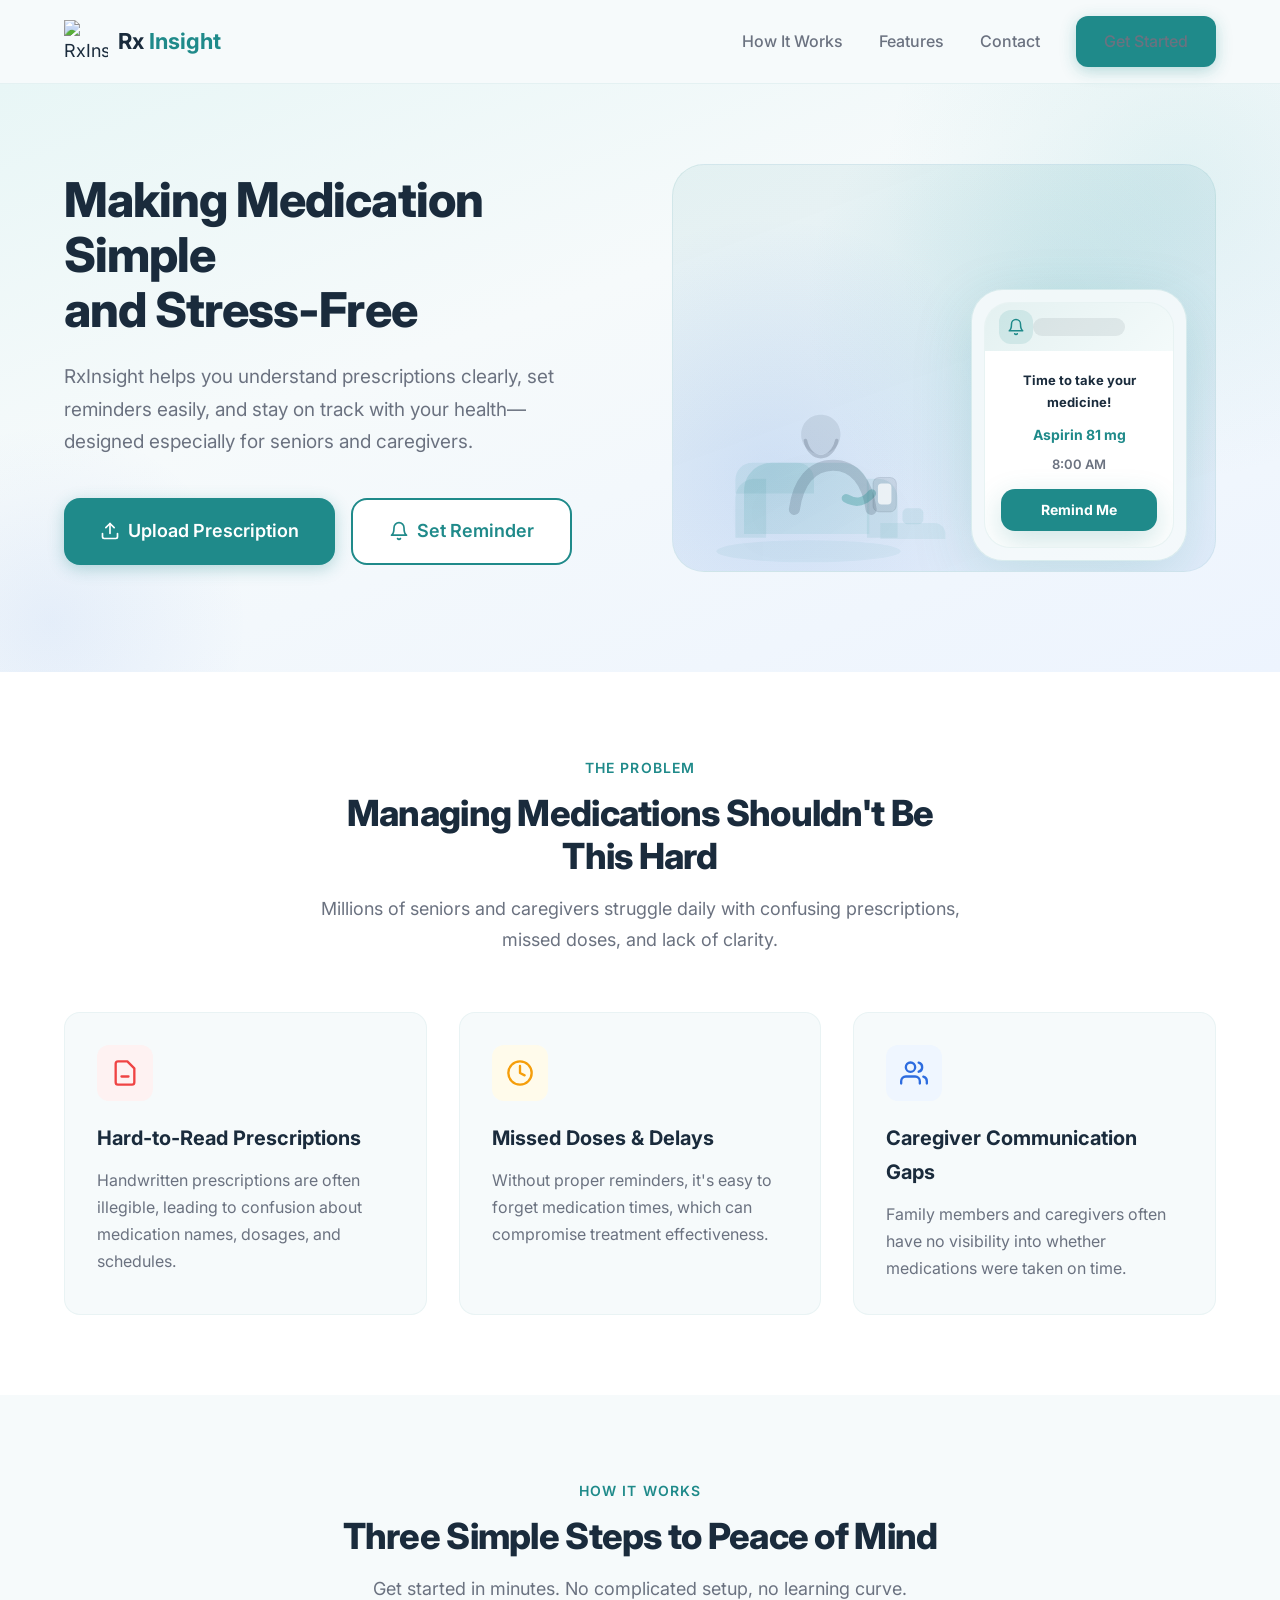
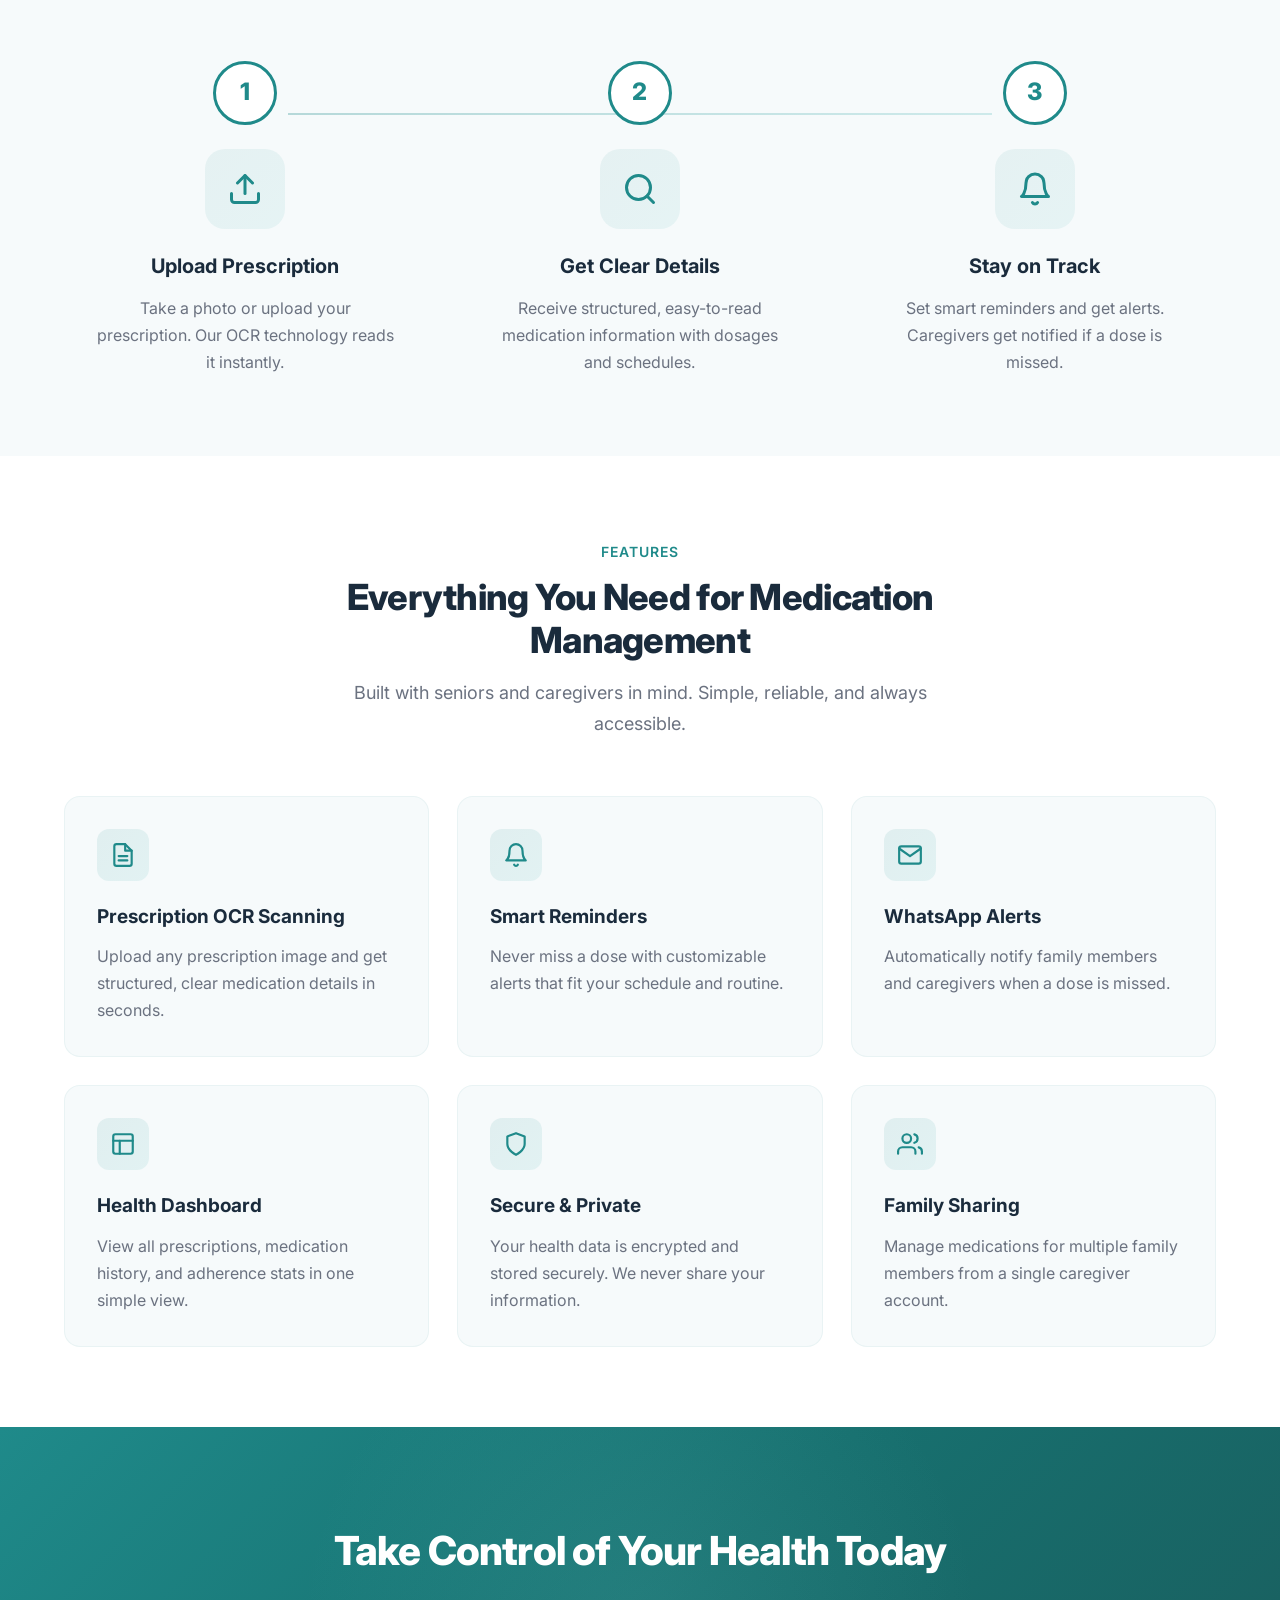
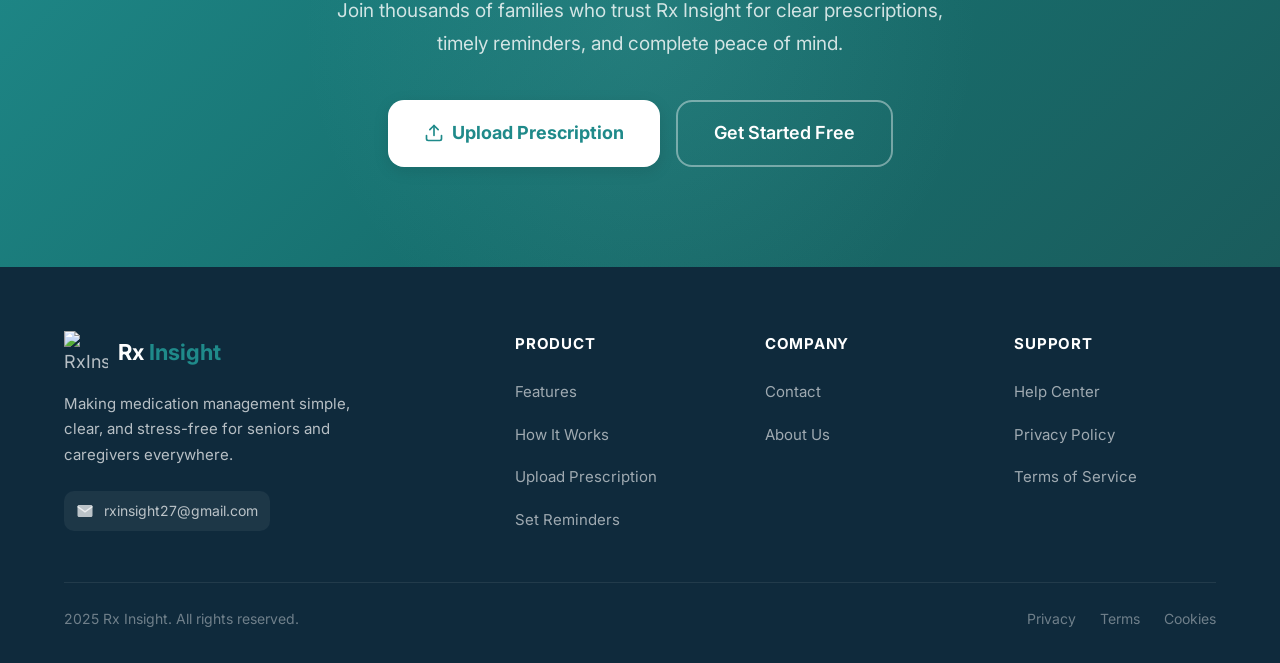
==== app/templates/index.html @ 3ef8faa8 "Basic setup done, ui added and login backend written" ====
<!DOCTYPE html>
<html lang="en">
<head>
  <meta charset="UTF-8">
  <meta name="viewport" content="width=device-width, initial-scale=1.0">
  <title>Rx Insight - Making Medication Simple and Stress-Free</title>
  <meta name="description" content="Rx Insight helps seniors and caregivers understand and manage medical prescriptions with OCR analysis, medication reminders, and health tracking.">
  <link rel="preconnect" href="https://fonts.googleapis.com">
  <link rel="preconnect" href="https://fonts.gstatic.com" crossorigin>
  <link href="https://fonts.googleapis.com/css2?family=Inter:wght@400;500;600;700;800&display=swap" rel="stylesheet">
  <style>
    *,
    *::before,
    *::after {
      margin: 0;
      padding: 0;
      box-sizing: border-box;
    }

    :root {
      --primary: #1F8A8A;
      --primary-dark: #17706F;
      --light-teal: #6EC3C3;
      --bg-light: #F6FAFB;
      --accent-blue: #2D6CDF;
      --grey-text: #6B7280;
      --dark-text: #1A2B3C;
      --white: #FFFFFF;
      --card-shadow: 0 4px 24px rgba(31, 138, 138, 0.08);
      --card-shadow-hover: 0 8px 40px rgba(31, 138, 138, 0.16);
      --radius: 16px;
      --radius-sm: 12px;
      --transition: 0.3s ease;
    }

    html {
      scroll-behavior: smooth;
      scroll-padding-top: 90px;
    }

    body {
      font-family: 'Inter', -apple-system, BlinkMacSystemFont, 'Segoe UI', sans-serif;
      font-size: 18px;
      line-height: 1.7;
      color: var(--dark-text);
      background: var(--bg-light);
      -webkit-font-smoothing: antialiased;
    }

    img {
      max-width: 100%;
      height: auto;
      display: block;
    }

    a {
      text-decoration: none;
      color: inherit;
    }

    ul {
      list-style: none;
    }

    .container {
      max-width: 1200px;
      margin: 0 auto;
      padding: 0 24px;
    }

    .site-header {
      position: sticky;
      top: 0;
      z-index: 1000;
      background: rgba(246, 250, 251, 0.92);
      backdrop-filter: blur(12px);
      -webkit-backdrop-filter: blur(12px);
      border-bottom: 1px solid rgba(31, 138, 138, 0.08);
      padding: 16px 0;
    }

    .header-inner {
      display: flex;
      align-items: center;
      justify-content: space-between;
    }

    .logo {
      display: flex;
      align-items: center;
      gap: 10px;
    }

    .logo-img {
      width: 44px;
      height: 44px;
      object-fit: contain;
    }

    .logo-icon {
      width: 44px;
      height: 44px;
      background: linear-gradient(135deg, var(--primary), var(--light-teal));
      border-radius: var(--radius-sm);
      display: flex;
      align-items: center;
      justify-content: center;
      color: var(--white);
      font-weight: 800;
      font-size: 18px;
    }

    .logo-text {
      font-size: 22px;
      font-weight: 700;
      color: var(--dark-text);
    }

    .logo-text span {
      color: var(--primary);
    }

    .nav-links {
      display: flex;
      align-items: center;
      gap: 36px;
    }

    .nav-links a {
      font-size: 16px;
      font-weight: 500;
      color: var(--grey-text);
      transition: color var(--transition);
    }

    .nav-links a:hover {
      color: var(--primary);
    }

    .btn {
      display: inline-flex;
      align-items: center;
      justify-content: center;
      min-height: 48px;
      padding: 12px 28px;
      border-radius: var(--radius-sm);
      font-size: 16px;
      font-weight: 600;
      border: none;
      cursor: pointer;
      transition: all var(--transition);
      gap: 8px;
      font-family: inherit;
    }

    .btn-primary {
      background: var(--primary);
      color: var(--white);
      box-shadow: 0 4px 16px rgba(31, 138, 138, 0.3);
    }

    .btn-primary:hover {
      background: var(--primary-dark);
      transform: translateY(-2px);
      box-shadow: 0 6px 24px rgba(31, 138, 138, 0.4);
    }

    .btn-secondary {
      background: var(--white);
      color: var(--primary);
      border: 2px solid var(--primary);
    }

    .btn-secondary:hover {
      background: var(--primary);
      color: var(--white);
      transform: translateY(-2px);
    }

    .btn-large {
      min-height: 56px;
      padding: 16px 36px;
      font-size: 18px;
      border-radius: var(--radius);
    }

    .btn-white {
      background: var(--white);
      color: var(--primary);
      font-weight: 700;
      box-shadow: 0 4px 16px rgba(0, 0, 0, 0.1);
    }

    .btn-white:hover {
      background: #F0F9F9;
      transform: translateY(-2px);
      box-shadow: 0 6px 24px rgba(0, 0, 0, 0.15);
    }

    .btn-outline-white {
      background: transparent;
      color: var(--white);
      border: 2px solid rgba(255, 255, 255, 0.4);
    }

    .btn-outline-white:hover {
      background: rgba(255, 255, 255, 0.1);
      border-color: var(--white);
      transform: translateY(-2px);
    }

    .mobile-toggle {
      display: none;
      background: none;
      border: none;
      cursor: pointer;
      padding: 8px;
    }

    .mobile-toggle span {
      display: block;
      width: 26px;
      height: 3px;
      background: var(--dark-text);
      border-radius: 2px;
      margin: 5px 0;
      transition: var(--transition);
    }

    .hero {
      padding: 80px 0 100px;
      background: linear-gradient(160deg, #E8F6F6 0%, #F6FAFB 40%, #EDF4FE 100%);
      position: relative;
      overflow: hidden;
    }

    .hero::before {
      content: '';
      position: absolute;
      top: -200px;
      right: -200px;
      width: 600px;
      height: 600px;
      border-radius: 50%;
      background: radial-gradient(circle, rgba(110, 195, 195, 0.15) 0%, transparent 70%);
      pointer-events: none;
    }

    .hero::after {
      content: '';
      position: absolute;
      bottom: -150px;
      left: -150px;
      width: 400px;
      height: 400px;
      border-radius: 50%;
      background: radial-gradient(circle, rgba(45, 108, 223, 0.08) 0%, transparent 70%);
      pointer-events: none;
    }

    .hero-inner {
      display: grid;
      grid-template-columns: 1fr 1fr;
      gap: 64px;
      align-items: center;
      position: relative;
      z-index: 1;
    }

    .hero-content {
      max-width: 540px;
    }

    .hero-badge {
      display: inline-flex;
      align-items: center;
      gap: 8px;
      background: rgba(31, 138, 138, 0.08);
      color: var(--primary);
      font-size: 14px;
      font-weight: 600;
      padding: 8px 16px;
      border-radius: 100px;
      margin-bottom: 24px;
      letter-spacing: 0.02em;
    }

    .hero-badge::before {
      content: '';
      width: 8px;
      height: 8px;
      background: var(--primary);
      border-radius: 50%;
      animation: pulse-dot 2s ease-in-out infinite;
    }

    @keyframes pulse-dot {
      0%, 100% { opacity: 1; transform: scale(1); }
      50% { opacity: 0.5; transform: scale(1.3); }
    }

    .hero h1 {
      font-size: 48px;
      font-weight: 800;
      line-height: 1.15;
      color: var(--dark-text);
      margin-bottom: 24px;
      letter-spacing: -0.02em;
    }

    .hero h1 em {
      font-style: normal;
      color: var(--primary);
    }

    .hero-desc {
      font-size: 19px;
      color: var(--grey-text);
      line-height: 1.7;
      margin-bottom: 40px;
    }

    .hero-buttons {
      display: flex;
      gap: 16px;
      flex-wrap: wrap;
    }

    .hero-stats {
      display: flex;
      gap: 40px;
      margin-top: 48px;
      padding-top: 32px;
      border-top: 1px solid rgba(31, 138, 138, 0.12);
    }

    .hero-stat strong {
      display: block;
      font-size: 28px;
      font-weight: 800;
      color: var(--primary);
    }

    .hero-stat span {
      font-size: 14px;
      color: var(--grey-text);
      font-weight: 500;
    }

    .hero-visual {
      display: flex;
      align-items: center;
      justify-content: center;
      position: relative;
    }

    .hero-art {
      width: 100%;
      max-width: 560px;
      aspect-ratio: 4 / 3;
      background: linear-gradient(160deg, rgba(31, 138, 138, 0.07), rgba(45, 108, 223, 0.06));
      border-radius: 32px;
      border: 1px solid rgba(31, 138, 138, 0.1);
      position: relative;
      overflow: hidden;
      display: flex;
      align-items: flex-end;
      justify-content: space-between;
      padding: 32px 28px 0;
    }

    .hero-art::before {
      content: '';
      position: absolute;
      inset: -30% -20% auto auto;
      width: 520px;
      height: 520px;
      border-radius: 50%;
      background: radial-gradient(circle, rgba(110, 195, 195, 0.18) 0%, transparent 70%);
      pointer-events: none;
    }

    .hero-art::after {
      content: '';
      position: absolute;
      inset: auto auto -40% -30%;
      width: 520px;
      height: 520px;
      border-radius: 50%;
      background: radial-gradient(circle, rgba(45, 108, 223, 0.12) 0%, transparent 70%);
      pointer-events: none;
    }

    .hero-person {
      position: relative;
      z-index: 1;
      width: 100%;
      max-width: 360px;
      align-self: flex-end;
      margin-right: 12px;
      opacity: 0.95;
      filter: drop-shadow(0 14px 28px rgba(0, 0, 0, 0.08));
    }

    .hero-person svg {
      width: 100%;
      height: auto;
      display: block;
    }

    .hero-phone {
      position: relative;
      z-index: 2;
      width: 240px;
      border-radius: 32px;
      background: rgba(246, 250, 251, 0.9);
      padding: 12px;
      box-shadow: 0 18px 60px rgba(31, 138, 138, 0.18);
      border: 1px solid rgba(31, 138, 138, 0.12);
      transform: translateY(-10px);
    }

    .hero-phone-inner {
      background: var(--white);
      border-radius: 26px;
      border: 1px solid rgba(31, 138, 138, 0.1);
      overflow: hidden;
    }

    .hero-phone-top {
      height: 48px;
      background: linear-gradient(135deg, rgba(31, 138, 138, 0.12), rgba(110, 195, 195, 0.08));
      display: flex;
      align-items: center;
      justify-content: space-between;
      padding: 0 14px;
    }

    .hero-phone-notch {
      width: 92px;
      height: 18px;
      border-radius: 100px;
      background: rgba(26, 43, 60, 0.08);
      margin: 0 auto;
    }

    .hero-phone-alert {
      width: 34px;
      height: 34px;
      border-radius: 12px;
      background: rgba(31, 138, 138, 0.12);
      display: flex;
      align-items: center;
      justify-content: center;
      flex: 0 0 auto;
    }

    .hero-phone-alert svg {
      width: 18px;
      height: 18px;
      fill: none;
      stroke: var(--primary);
      stroke-width: 2;
      stroke-linecap: round;
      stroke-linejoin: round;
    }

    .hero-phone-body {
      padding: 18px 16px 16px;
      text-align: center;
    }

    .hero-phone-title {
      font-size: 13px;
      font-weight: 700;
      color: var(--dark-text);
      margin-bottom: 10px;
    }

    .hero-phone-med {
      font-size: 14px;
      font-weight: 700;
      color: var(--primary);
      margin-bottom: 6px;
    }

    .hero-phone-time {
      font-size: 13px;
      font-weight: 600;
      color: var(--grey-text);
      margin-bottom: 14px;
    }

    .hero-phone-cta {
      display: inline-flex;
      align-items: center;
      justify-content: center;
      width: 100%;
      min-height: 42px;
      border-radius: 14px;
      background: var(--primary);
      color: var(--white);
      font-size: 14px;
      font-weight: 700;
      box-shadow: 0 10px 30px rgba(31, 138, 138, 0.22);
    }

    .hero-illustration {
      width: 100%;
      max-width: 480px;
      aspect-ratio: 1;
      background: linear-gradient(160deg, rgba(31, 138, 138, 0.06), rgba(110, 195, 195, 0.1));
      border-radius: 32px;
      display: flex;
      align-items: center;
      justify-content: center;
      position: relative;
      border: 1px solid rgba(31, 138, 138, 0.1);
    }

    .hero-illustration-inner {
      text-align: center;
      padding: 40px;
    }

    .hero-icon-main {
      width: 120px;
      height: 120px;
      background: linear-gradient(135deg, var(--primary), var(--light-teal));
      border-radius: 32px;
      display: flex;
      align-items: center;
      justify-content: center;
      margin: 0 auto 24px;
      box-shadow: 0 16px 48px rgba(31, 138, 138, 0.25);
    }

    .hero-icon-main svg {
      width: 56px;
      height: 56px;
      fill: none;
      stroke: var(--white);
      stroke-width: 2;
      stroke-linecap: round;
      stroke-linejoin: round;
    }

    .hero-illustration-text {
      font-size: 16px;
      color: var(--grey-text);
      font-weight: 500;
    }

    .floating-card {
      position: absolute;
      background: var(--white);
      border-radius: var(--radius);
      padding: 16px 20px;
      box-shadow: 0 8px 32px rgba(0, 0, 0, 0.08);
      display: flex;
      align-items: center;
      gap: 12px;
      animation: float-card 4s ease-in-out infinite;
    }

    .floating-card-right {
      top: 15%;
      right: -10px;
      animation-delay: 0s;
    }

    .floating-card-left {
      bottom: 20%;
      left: -20px;
      animation-delay: 2s;
    }

    @keyframes float-card {
      0%, 100% { transform: translateY(0); }
      50% { transform: translateY(-10px); }
    }

    .floating-icon {
      width: 40px;
      height: 40px;
      border-radius: 10px;
      display: flex;
      align-items: center;
      justify-content: center;
      flex-shrink: 0;
    }

    .floating-icon svg {
      width: 22px;
      height: 22px;
      stroke-width: 2;
      stroke-linecap: round;
      fill: none;
    }

    .floating-card-text {
      font-size: 13px;
      font-weight: 600;
      color: var(--dark-text);
      white-space: nowrap;
    }

    .floating-card-sub {
      font-size: 12px;
      color: var(--grey-text);
      font-weight: 400;
    }

    .section {
      padding: 80px 0;
    }

    .section-header {
      text-align: center;
      max-width: 640px;
      margin: 0 auto 56px;
    }

    .section-label {
      display: inline-block;
      font-size: 14px;
      font-weight: 600;
      color: var(--primary);
      text-transform: uppercase;
      letter-spacing: 0.08em;
      margin-bottom: 12px;
    }

    .section-title {
      font-size: 36px;
      font-weight: 800;
      color: var(--dark-text);
      line-height: 1.2;
      margin-bottom: 16px;
      letter-spacing: -0.02em;
    }

    .section-subtitle {
      font-size: 18px;
      color: var(--grey-text);
      line-height: 1.7;
    }

    .problem {
      background: var(--white);
    }

    .problem-grid {
      display: grid;
      grid-template-columns: repeat(3, 1fr);
      gap: 32px;
    }

    .problem-card {
      background: var(--bg-light);
      border-radius: var(--radius);
      padding: 32px;
      border: 1px solid rgba(31, 138, 138, 0.06);
      transition: all var(--transition);
    }

    .problem-card:hover {
      transform: translateY(-4px);
      box-shadow: var(--card-shadow-hover);
      border-color: rgba(31, 138, 138, 0.15);
    }

    .problem-icon {
      width: 56px;
      height: 56px;
      border-radius: var(--radius-sm);
      display: flex;
      align-items: center;
      justify-content: center;
      margin-bottom: 20px;
    }

    .problem-icon svg {
      width: 28px;
      height: 28px;
      stroke-width: 2;
      stroke-linecap: round;
      stroke-linejoin: round;
      fill: none;
    }

    .problem-icon.red { background: #FEF2F2; }
    .problem-icon.red svg { stroke: #EF4444; }
    .problem-icon.amber { background: #FFFBEB; }
    .problem-icon.amber svg { stroke: #F59E0B; }
    .problem-icon.blue { background: #EFF6FF; }
    .problem-icon.blue svg { stroke: var(--accent-blue); }

    .problem-card h3 {
      font-size: 20px;
      font-weight: 700;
      margin-bottom: 12px;
      color: var(--dark-text);
    }

    .problem-card p {
      font-size: 16px;
      color: var(--grey-text);
      line-height: 1.7;
    }

    .how-it-works {
      background: var(--bg-light);
    }

    .steps-grid {
      display: grid;
      grid-template-columns: repeat(3, 1fr);
      gap: 32px;
      position: relative;
    }

    .steps-grid::before {
      content: '';
      position: absolute;
      top: 52px;
      left: calc(16.67% + 32px);
      right: calc(16.67% + 32px);
      height: 2px;
      background: linear-gradient(90deg, var(--primary), var(--light-teal));
      opacity: 0.3;
    }

    .step-card {
      text-align: center;
      position: relative;
    }

    .step-number {
      width: 64px;
      height: 64px;
      border-radius: 50%;
      background: var(--white);
      border: 3px solid var(--primary);
      display: flex;
      align-items: center;
      justify-content: center;
      font-size: 24px;
      font-weight: 800;
      color: var(--primary);
      margin: 0 auto 24px;
      position: relative;
      z-index: 1;
      transition: all var(--transition);
    }

    .step-card:hover .step-number {
      background: var(--primary);
      color: var(--white);
      transform: scale(1.1);
    }

    .step-icon {
      width: 80px;
      height: 80px;
      background: linear-gradient(135deg, rgba(31, 138, 138, 0.08), rgba(110, 195, 195, 0.12));
      border-radius: 20px;
      display: flex;
      align-items: center;
      justify-content: center;
      margin: 0 auto 20px;
    }

    .step-icon svg {
      width: 36px;
      height: 36px;
      stroke: var(--primary);
      fill: none;
      stroke-width: 2;
      stroke-linecap: round;
      stroke-linejoin: round;
    }

    .step-card h3 {
      font-size: 20px;
      font-weight: 700;
      margin-bottom: 12px;
      color: var(--dark-text);
    }

    .step-card p {
      font-size: 16px;
      color: var(--grey-text);
      line-height: 1.7;
      max-width: 300px;
      margin: 0 auto;
    }

    .features {
      background: var(--white);
    }

    .features-grid {
      display: grid;
      grid-template-columns: repeat(3, 1fr);
      gap: 28px;
    }

    .feature-card {
      background: var(--bg-light);
      border-radius: var(--radius);
      padding: 32px;
      border: 1px solid rgba(31, 138, 138, 0.06);
      transition: all var(--transition);
      position: relative;
      overflow: hidden;
    }

    .feature-card::after {
      content: '';
      position: absolute;
      top: 0;
      left: 0;
      right: 0;
      height: 3px;
      background: linear-gradient(90deg, var(--primary), var(--light-teal));
      transform: scaleX(0);
      transition: transform var(--transition);
      transform-origin: left;
    }

    .feature-card:hover {
      transform: translateY(-6px);
      box-shadow: var(--card-shadow-hover);
      border-color: rgba(31, 138, 138, 0.12);
    }

    .feature-card:hover::after {
      transform: scaleX(1);
    }

    .feature-icon {
      width: 52px;
      height: 52px;
      border-radius: var(--radius-sm);
      background: linear-gradient(135deg, rgba(31, 138, 138, 0.1), rgba(110, 195, 195, 0.15));
      display: flex;
      align-items: center;
      justify-content: center;
      margin-bottom: 20px;
    }

    .feature-icon svg {
      width: 26px;
      height: 26px;
      stroke: var(--primary);
      fill: none;
      stroke-width: 2;
      stroke-linecap: round;
      stroke-linejoin: round;
    }

    .feature-card h3 {
      font-size: 19px;
      font-weight: 700;
      margin-bottom: 10px;
      color: var(--dark-text);
    }

    .feature-card p {
      font-size: 16px;
      color: var(--grey-text);
      line-height: 1.7;
    }

    .testimonials {
      background: linear-gradient(160deg, #E8F6F6 0%, var(--bg-light) 100%);
    }

    .testimonials-grid {
      display: grid;
      grid-template-columns: repeat(3, 1fr);
      gap: 28px;
    }

    .testimonial-card {
      background: var(--white);
      border-radius: var(--radius);
      padding: 32px;
      box-shadow: var(--card-shadow);
      transition: all var(--transition);
      display: flex;
      flex-direction: column;
    }

    .testimonial-card:hover {
      transform: translateY(-4px);
      box-shadow: var(--card-shadow-hover);
    }

    .testimonial-stars {
      display: flex;
      gap: 4px;
      margin-bottom: 16px;
    }

    .star {
      width: 20px;
      height: 20px;
      color: #FBBF24;
    }

    .testimonial-text {
      font-size: 16px;
      color: var(--grey-text);
      line-height: 1.8;
      flex: 1;
      margin-bottom: 24px;
      font-style: italic;
    }

    .testimonial-author {
      display: flex;
      align-items: center;
      gap: 14px;
      padding-top: 20px;
      border-top: 1px solid rgba(31, 138, 138, 0.08);
    }

    .testimonial-avatar {
      width: 48px;
      height: 48px;
      border-radius: 50%;
      background: linear-gradient(135deg, var(--primary), var(--light-teal));
      display: flex;
      align-items: center;
      justify-content: center;
      color: var(--white);
      font-weight: 700;
      font-size: 18px;
      flex-shrink: 0;
    }

    .testimonial-name {
      font-size: 16px;
      font-weight: 600;
      color: var(--dark-text);
    }

    .testimonial-role {
      font-size: 14px;
      color: var(--grey-text);
    }

    .cta {
      padding: 100px 0;
      background: linear-gradient(135deg, var(--primary) 0%, #17706F 50%, #1A5C5C 100%);
      text-align: center;
      position: relative;
      overflow: hidden;
    }

    .cta::before {
      content: '';
      position: absolute;
      top: -200px;
      left: 50%;
      transform: translateX(-50%);
      width: 800px;
      height: 800px;
      border-radius: 50%;
      background: radial-gradient(circle, rgba(110, 195, 195, 0.15) 0%, transparent 60%);
      pointer-events: none;
    }

    .cta-inner {
      position: relative;
      z-index: 1;
      max-width: 640px;
      margin: 0 auto;
    }

    .cta h2 {
      font-size: 40px;
      font-weight: 800;
      color: var(--white);
      margin-bottom: 20px;
      line-height: 1.2;
      letter-spacing: -0.02em;
    }

    .cta p {
      font-size: 19px;
      color: rgba(255, 255, 255, 0.8);
      margin-bottom: 40px;
      line-height: 1.7;
    }

    .cta-buttons {
      display: flex;
      gap: 16px;
      justify-content: center;
      flex-wrap: wrap;
    }

    .site-footer {
      background: #0F2A3C;
      color: rgba(255, 255, 255, 0.7);
      padding: 64px 0 32px;
    }

    .footer-grid {
      display: grid;
      grid-template-columns: 2fr 1fr 1fr 1fr;
      gap: 48px;
      margin-bottom: 48px;
    }

    .footer-brand .logo {
      margin-bottom: 16px;
    }

    .footer-brand .logo-text {
      color: var(--white);
    }

    .footer-brand-desc {
      font-size: 15px;
      line-height: 1.7;
      margin-bottom: 24px;
      max-width: 300px;
    }

    .footer-social {
      display: flex;
      gap: 12px;
    }

    .footer-social a {
      width: 40px;
      height: 40px;
      border-radius: 10px;
      background: rgba(255, 255, 255, 0.06);
      display: flex;
      align-items: center;
      justify-content: center;
      transition: all var(--transition);
    }

    .footer-social a.footer-email {
      width: auto;
      padding: 0 12px;
      gap: 10px;
      justify-content: flex-start;
      text-decoration: none;
      white-space: nowrap;
    }

    .footer-social a.footer-email span {
      font-size: 14px;
      color: rgba(255, 255, 255, 0.7);
    }

    .footer-social a:hover {
      background: var(--primary);
      transform: translateY(-2px);
    }

    .footer-social svg {
      width: 18px;
      height: 18px;
      fill: rgba(255, 255, 255, 0.7);
    }

    .footer-col h4 {
      font-size: 15px;
      font-weight: 700;
      color: var(--white);
      margin-bottom: 20px;
      text-transform: uppercase;
      letter-spacing: 0.05em;
    }

    .footer-col ul {
      display: flex;
      flex-direction: column;
      gap: 12px;
    }

    .footer-col a {
      font-size: 15px;
      color: rgba(255, 255, 255, 0.6);
      transition: all var(--transition);
    }

    .footer-col a:hover {
      color: var(--light-teal);
      padding-left: 4px;
    }

    .footer-divider {
      border: none;
      border-top: 1px solid rgba(255, 255, 255, 0.08);
      padding-top: 24px;
      display: flex;
      align-items: center;
      justify-content: space-between;
      font-size: 14px;
      color: rgba(255, 255, 255, 0.4);
    }

    .footer-bottom-links {
      display: flex;
      gap: 24px;
    }

    .footer-bottom-links a {
      font-size: 14px;
      color: rgba(255, 255, 255, 0.4);
    }

    .footer-bottom-links a:hover {
      color: var(--light-teal);
    }

    @media (max-width: 1024px) {
      .hero h1 {
        font-size: 40px;
      }

      .hero-inner {
        gap: 40px;
      }

      .features-grid {
        grid-template-columns: repeat(2, 1fr);
      }

      .footer-grid {
        grid-template-columns: 1fr 1fr;
        gap: 40px;
      }
    }

    @media (max-width: 768px) {
      body {
        font-size: 17px;
      }

      .mobile-toggle {
        display: block;
      }

      .nav-links {
        display: none;
        position: absolute;
        top: 100%;
        left: 0;
        right: 0;
        background: var(--white);
        flex-direction: column;
        padding: 24px;
        gap: 16px;
        border-bottom: 1px solid rgba(31, 138, 138, 0.08);
        box-shadow: 0 8px 24px rgba(0, 0, 0, 0.06);
      }

      .nav-links.active {
        display: flex;
      }

      .hero {
        padding: 48px 0 64px;
      }

      .hero-inner {
        grid-template-columns: 1fr;
        gap: 48px;
        text-align: center;
      }

      .hero-content {
        max-width: 100%;
      }

      .hero h1 {
        font-size: 34px;
      }

      .hero-buttons {
        justify-content: center;
      }

      .hero-stats {
        justify-content: center;
      }

      .hero-visual {
        order: -1;
      }

      .hero-art {
        max-width: 460px;
        margin: 0 auto;
        padding: 22px 18px 0;
      }

      .hero-phone {
        width: 228px;
        transform: translateY(-6px);
      }

      .section {
        padding: 64px 0;
      }

      .section-title {
        font-size: 30px;
      }

      .problem-grid,
      .steps-grid,
      .testimonials-grid {
        grid-template-columns: 1fr;
        gap: 24px;
      }

      .steps-grid::before {
        display: none;
      }

      .features-grid {
        grid-template-columns: 1fr;
      }

      .cta h2 {
        font-size: 30px;
      }

      .footer-grid {
        grid-template-columns: 1fr;
        gap: 32px;
      }

      .footer-divider {
        flex-direction: column;
        gap: 16px;
        text-align: center;
      }

      .floating-card-right,
      .floating-card-left {
        display: none;
      }
    }

    @media (max-width: 480px) {
      .hero h1 {
        font-size: 28px;
      }

      .hero-desc {
        font-size: 17px;
      }

      .hero-buttons {
        flex-direction: column;
        align-items: stretch;
      }

      .hero-stats {
        flex-direction: column;
        gap: 20px;
        align-items: center;
      }

      .section-title {
        font-size: 26px;
      }

      .cta h2 {
        font-size: 26px;
      }

      .cta-buttons {
        flex-direction: column;
        align-items: stretch;
      }
    }
  </style>
</head>
<body>
  <header class="site-header">
    <div class="container">
      <div class="header-inner">
        <a href="#" class="logo">
          <img src="/static/images/logo.png" alt="RxInsight Logo" class="logo-img">
          <div class="logo-text">Rx <span>Insight</span></div>
        </a>
        <nav>
          <ul class="nav-links" id="navLinks">
            <li><a href="#how-it-works">How It Works</a></li>
            <li><a href="#features">Features</a></li>
            <li><a href="#contact">Contact</a></li>
            <li><a href="/login" class="btn btn-primary">Get Started</a></li>
          </ul>
        </nav>
        <button class="mobile-toggle" id="mobileToggle" aria-label="Open menu">
          <span></span>
          <span></span>
          <span></span>
        </button>
      </div>
    </div>
  </header>

  <section class="hero">
    <div class="container">
      <div class="hero-inner">
        <div class="hero-content">
          <h1>Making Medication Simple<br>and Stress-Free</h1>
          <p class="hero-desc">RxInsight helps you understand prescriptions clearly, set reminders easily, and stay on track with your health—designed especially for seniors and caregivers.</p>
          <div class="hero-buttons">
            <a href="/upload" class="btn btn-primary btn-large">
              <svg width="20" height="20" viewBox="0 0 24 24" fill="none" stroke="currentColor" stroke-width="2" stroke-linecap="round" stroke-linejoin="round"><path d="M21 15v4a2 2 0 0 1-2 2H5a2 2 0 0 1-2-2v-4"/><polyline points="17 8 12 3 7 8"/><line x1="12" y1="3" x2="12" y2="15"/></svg>
              Upload Prescription
            </a>
            <a href="#how-it-works" class="btn btn-secondary btn-large">
              <svg width="20" height="20" viewBox="0 0 24 24" fill="none" stroke="currentColor" stroke-width="2" stroke-linecap="round" stroke-linejoin="round"><path d="M18 8a6 6 0 1 0-12 0c0 7-3 9-3 9h18s-3-2-3-9"/><path d="M13.73 21a2 2 0 0 1-3.46 0"/></svg>
              Set Reminder
            </a>
          </div>
        </div>
        <div class="hero-visual">
          <div class="hero-art" aria-hidden="true">
            <div class="hero-person">
              <svg viewBox="0 0 420 340" xmlns="http://www.w3.org/2000/svg" role="presentation" focusable="false">
                <defs>
                  <linearGradient id="rxCouch" x1="0" x2="1" y1="0" y2="1">
                    <stop offset="0" stop-color="var(--primary)" stop-opacity="0.16"/>
                    <stop offset="1" stop-color="var(--light-teal)" stop-opacity="0.14"/>
                  </linearGradient>
                </defs>

                <!-- Soft floor -->
                <ellipse cx="175" cy="308" rx="150" ry="18" fill="var(--primary)" fill-opacity="0.06"/>

                <!-- Couch -->
                <path d="M70 210c0-26 20-46 46-46h112c26 0 46 20 46 46v70H70v-70z" fill="url(#rxCouch)"/>
                <path d="M56 222c0-18 14-32 32-32h18v96H56v-64z" fill="var(--primary)" fill-opacity="0.10"/>
                <path d="M270 190h18c18 0 32 14 32 32v64h-50v-96z" fill="var(--primary)" fill-opacity="0.10"/>
                <path d="M84 164h72c16 0 28 12 28 28v22H56v-22c0-16 12-28 28-28z" fill="var(--primary)" fill-opacity="0.10"/>

                <!-- Person (simple monochrome) -->
                <path d="M195 150c18 0 32-14 32-32s-14-32-32-32-32 14-32 32 14 32 32 32z" fill="var(--dark-text)" fill-opacity="0.10"/>
                <path d="M170 128c3 16 14 26 25 26 12 0 22-10 26-26" fill="none" stroke="var(--dark-text)" stroke-opacity="0.20" stroke-width="6" stroke-linecap="round"/>
                <path d="M152 240c6-44 28-72 63-72s56 28 62 72" fill="none" stroke="var(--dark-text)" stroke-opacity="0.18" stroke-width="18" stroke-linecap="round"/>

                <!-- Arm + phone -->
                <path d="M236 222c18 10 30 6 42-8" fill="none" stroke="var(--primary)" stroke-opacity="0.35" stroke-width="14" stroke-linecap="round"/>
                <rect x="280" y="188" width="38" height="56" rx="10" fill="var(--dark-text)" fill-opacity="0.10" stroke="var(--dark-text)" stroke-opacity="0.18"/>
                <rect x="288" y="198" width="22" height="34" rx="6" fill="var(--white)" fill-opacity="0.75"/>

                <!-- Small table -->
                <path d="M310 262h70c10 0 18 8 18 18v8h-106v-26z" fill="var(--primary)" fill-opacity="0.08"/>
                <rect x="328" y="238" width="34" height="26" rx="8" fill="var(--primary)" fill-opacity="0.10"/>
              </svg>
            </div>

            <div class="hero-phone">
              <div class="hero-phone-inner">
                <div class="hero-phone-top">
                  <div class="hero-phone-alert">
                    <svg viewBox="0 0 24 24"><path d="M18 8a6 6 0 1 0-12 0c0 7-3 9-3 9h18s-3-2-3-9"/><path d="M13.73 21a2 2 0 0 1-3.46 0"/></svg>
                  </div>
                  <div class="hero-phone-notch"></div>
                  <div style="width:34px;"></div>
                </div>
                <div class="hero-phone-body">
                  <div class="hero-phone-title">Time to take your medicine!</div>
                  <div class="hero-phone-med">Aspirin 81 mg</div>
                  <div class="hero-phone-time">8:00 AM</div>
                  <div class="hero-phone-cta">Remind Me</div>
                </div>
              </div>
            </div>
          </div>
        </div>
      </div>
    </div>
  </section>

  <section class="section problem">
    <div class="container">
      <div class="section-header">
        <div class="section-label">The Problem</div>
        <h2 class="section-title">Managing Medications Shouldn't Be This Hard</h2>
        <p class="section-subtitle">Millions of seniors and caregivers struggle daily with confusing prescriptions, missed doses, and lack of clarity.</p>
      </div>
      <div class="problem-grid">
        <div class="problem-card">
          <div class="problem-icon red">
            <svg viewBox="0 0 24 24"><path d="M14 2H6a2 2 0 0 0-2 2v16a2 2 0 0 0 2 2h12a2 2 0 0 0 2-2V8z"/><line x1="9" y1="15" x2="15" y2="15"/></svg>
          </div>
          <h3>Hard-to-Read Prescriptions</h3>
          <p>Handwritten prescriptions are often illegible, leading to confusion about medication names, dosages, and schedules.</p>
        </div>
        <div class="problem-card">
          <div class="problem-icon amber">
            <svg viewBox="0 0 24 24"><circle cx="12" cy="12" r="10"/><polyline points="12 6 12 12 16 14"/></svg>
          </div>
          <h3>Missed Doses & Delays</h3>
          <p>Without proper reminders, it's easy to forget medication times, which can compromise treatment effectiveness.</p>
        </div>
        <div class="problem-card">
          <div class="problem-icon blue">
            <svg viewBox="0 0 24 24"><path d="M17 21v-2a4 4 0 0 0-4-4H5a4 4 0 0 0-4 4v2"/><circle cx="9" cy="7" r="4"/><path d="M23 21v-2a4 4 0 0 0-3-3.87"/><path d="M16 3.13a4 4 0 0 1 0 7.75"/></svg>
          </div>
          <h3>Caregiver Communication Gaps</h3>
          <p>Family members and caregivers often have no visibility into whether medications were taken on time.</p>
        </div>
      </div>
    </div>
  </section>

  <section class="section how-it-works" id="how-it-works">
    <div class="container">
      <div class="section-header">
        <div class="section-label">How It Works</div>
        <h2 class="section-title">Three Simple Steps to Peace of Mind</h2>
        <p class="section-subtitle">Get started in minutes. No complicated setup, no learning curve.</p>
      </div>
      <div class="steps-grid">
        <div class="step-card">
          <div class="step-number">1</div>
          <div class="step-icon">
            <svg viewBox="0 0 24 24"><path d="M21 15v4a2 2 0 0 1-2 2H5a2 2 0 0 1-2-2v-4"/><polyline points="17 8 12 3 7 8"/><line x1="12" y1="3" x2="12" y2="15"/></svg>
          </div>
          <h3>Upload Prescription</h3>
          <p>Take a photo or upload your prescription. Our OCR technology reads it instantly.</p>
        </div>
        <div class="step-card">
          <div class="step-number">2</div>
          <div class="step-icon">
            <svg viewBox="0 0 24 24"><circle cx="11" cy="11" r="8"/><line x1="21" y1="21" x2="16.65" y2="16.65"/></svg>
          </div>
          <h3>Get Clear Details</h3>
          <p>Receive structured, easy-to-read medication information with dosages and schedules.</p>
        </div>
        <div class="step-card">
          <div class="step-number">3</div>
          <div class="step-icon">
            <svg viewBox="0 0 24 24"><path d="M18 8A6 6 0 0 0 6 8c0 7-3 9-3 9h18s-3-2-3-9"/><path d="M13.73 21a2 2 0 0 1-3.46 0"/></svg>
          </div>
          <h3>Stay on Track</h3>
          <p>Set smart reminders and get alerts. Caregivers get notified if a dose is missed.</p>
        </div>
      </div>
    </div>
  </section>

  <section class="section features" id="features">
    <div class="container">
      <div class="section-header">
        <div class="section-label">Features</div>
        <h2 class="section-title">Everything You Need for Medication Management</h2>
        <p class="section-subtitle">Built with seniors and caregivers in mind. Simple, reliable, and always accessible.</p>
      </div>
      <div class="features-grid">
        <div class="feature-card">
          <div class="feature-icon">
            <svg viewBox="0 0 24 24"><path d="M14 2H6a2 2 0 0 0-2 2v16a2 2 0 0 0 2 2h12a2 2 0 0 0 2-2V8z"/><polyline points="14 2 14 8 20 8"/><line x1="16" y1="13" x2="8" y2="13"/><line x1="16" y1="17" x2="8" y2="17"/></svg>
          </div>
          <h3>Prescription OCR Scanning</h3>
          <p>Upload any prescription image and get structured, clear medication details in seconds.</p>
        </div>
        <div class="feature-card">
          <div class="feature-icon">
            <svg viewBox="0 0 24 24"><path d="M18 8A6 6 0 0 0 6 8c0 7-3 9-3 9h18s-3-2-3-9"/><path d="M13.73 21a2 2 0 0 1-3.46 0"/></svg>
          </div>
          <h3>Smart Reminders</h3>
          <p>Never miss a dose with customizable alerts that fit your schedule and routine.</p>
        </div>
        <div class="feature-card">
          <div class="feature-icon">
            <svg viewBox="0 0 24 24"><path d="M4 4h16c1.1 0 2 .9 2 2v12c0 1.1-.9 2-2 2H4c-1.1 0-2-.9-2-2V6c0-1.1.9-2 2-2z"/><polyline points="22,6 12,13 2,6"/></svg>
          </div>
          <h3>WhatsApp Alerts</h3>
          <p>Automatically notify family members and caregivers when a dose is missed.</p>
        </div>
        <div class="feature-card">
          <div class="feature-icon">
            <svg viewBox="0 0 24 24"><rect x="3" y="3" width="18" height="18" rx="2" ry="2"/><line x1="3" y1="9" x2="21" y2="9"/><line x1="9" y1="21" x2="9" y2="9"/></svg>
          </div>
          <h3>Health Dashboard</h3>
          <p>View all prescriptions, medication history, and adherence stats in one simple view.</p>
        </div>
        <div class="feature-card">
          <div class="feature-icon">
            <svg viewBox="0 0 24 24"><path d="M12 22s8-4 8-10V5l-8-3-8 3v7c0 6 8 10 8 10z"/></svg>
          </div>
          <h3>Secure & Private</h3>
          <p>Your health data is encrypted and stored securely. We never share your information.</p>
        </div>
        <div class="feature-card">
          <div class="feature-icon">
            <svg viewBox="0 0 24 24"><path d="M17 21v-2a4 4 0 0 0-4-4H5a4 4 0 0 0-4 4v2"/><circle cx="9" cy="7" r="4"/><path d="M23 21v-2a4 4 0 0 0-3-3.87"/><path d="M16 3.13a4 4 0 0 1 0 7.75"/></svg>
          </div>
          <h3>Family Sharing</h3>
          <p>Manage medications for multiple family members from a single caregiver account.</p>
        </div>
      </div>
    </div>
  </section>

  
  <section class="cta" id="contact">
    <div class="container">
      <div class="cta-inner">
        <h2>Take Control of Your Health Today</h2>
        <p>Join thousands of families who trust Rx Insight for clear prescriptions, timely reminders, and complete peace of mind.</p>
        <div class="cta-buttons">
          <a href="/" class="btn btn-white btn-large">
            <svg width="20" height="20" viewBox="0 0 24 24" fill="none" stroke="currentColor" stroke-width="2" stroke-linecap="round" stroke-linejoin="round"><path d="M21 15v4a2 2 0 0 1-2 2H5a2 2 0 0 1-2-2v-4"/><polyline points="17 8 12 3 7 8"/><line x1="12" y1="3" x2="12" y2="15"/></svg>
            Upload Prescription
          </a>
          <a href="/login" class="btn btn-outline-white btn-large">Get Started Free</a>
        </div>
      </div>
    </div>
  </section>

  <footer class="site-footer">
    <div class="container">
      <div class="footer-grid">
        <div class="footer-brand">
          <a href="#" class="logo">
            <img src="/static/images/logo.png" alt="RxInsight Logo" class="logo-img">
            <div class="logo-text">Rx <span>Insight</span></div>
          </a>
          <p class="footer-brand-desc">Making medication management simple, clear, and stress-free for seniors and caregivers everywhere.</p>
          <div class="footer-social">
            <a class="footer-email" href="mailto:rxinsight27@gmail.com" aria-label="Email rxinsight27@gmail.com">
              <svg viewBox="0 0 24 24"><path d="M4 4h16c1.1 0 2 .9 2 2v12c0 1.1-.9 2-2 2H4c-1.1 0-2-.9-2-2V6c0-1.1.9-2 2-2z"/><polyline points="22,6 12,13 2,6" fill="none" stroke="rgba(255,255,255,0.7)" stroke-width="2"/></svg>
              <span>rxinsight27@gmail.com</span>
            </a>
          </div>
        </div>
        <div class="footer-col">
          <h4>Product</h4>
          <ul>
            <li><a href="#features">Features</a></li>
            <li><a href="#how-it-works">How It Works</a></li>
            <li><a href="/">Upload Prescription</a></li>
            <li><a href="/">Set Reminders</a></li>
          </ul>
        </div>
        <div class="footer-col">
          <h4>Company</h4>
          <ul>
            <li><a href="#contact">Contact</a></li>
            <li><a href="#">About Us</a></li>
          </ul>
        </div>
        <div class="footer-col">
          <h4>Support</h4>
          <ul>
            <li><a href="#">Help Center</a></li>
            <li><a href="#">Privacy Policy</a></li>
            <li><a href="#">Terms of Service</a></li>
          </ul>
        </div>
      </div>
      <div class="footer-divider">
        <p>2025 Rx Insight. All rights reserved.</p>
        <div class="footer-bottom-links">
          <a href="#">Privacy</a>
          <a href="#">Terms</a>
          <a href="#">Cookies</a>
        </div>
      </div>
    </div>
  </footer>

  <script>
    document.getElementById('mobileToggle').addEventListener('click', function() {
      document.getElementById('navLinks').classList.toggle('active');
    });
  </script>
</body>
</html>
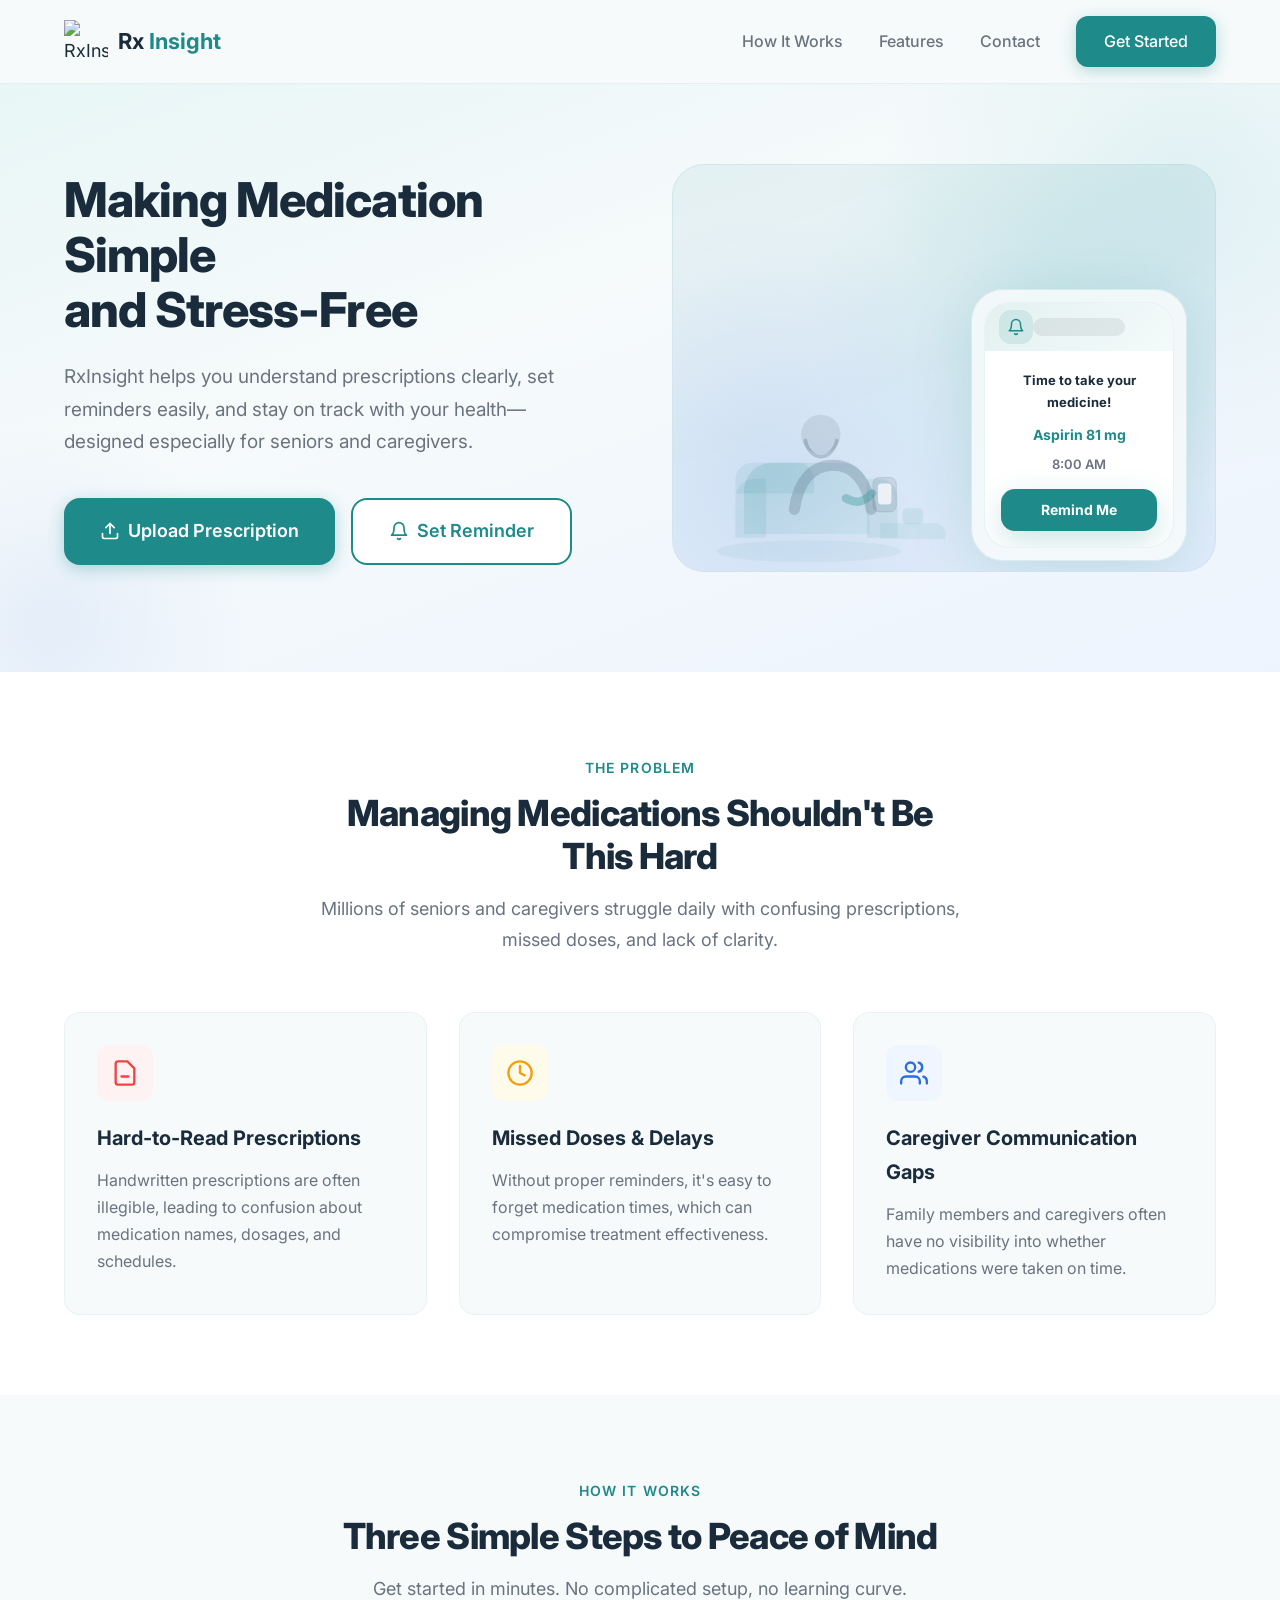
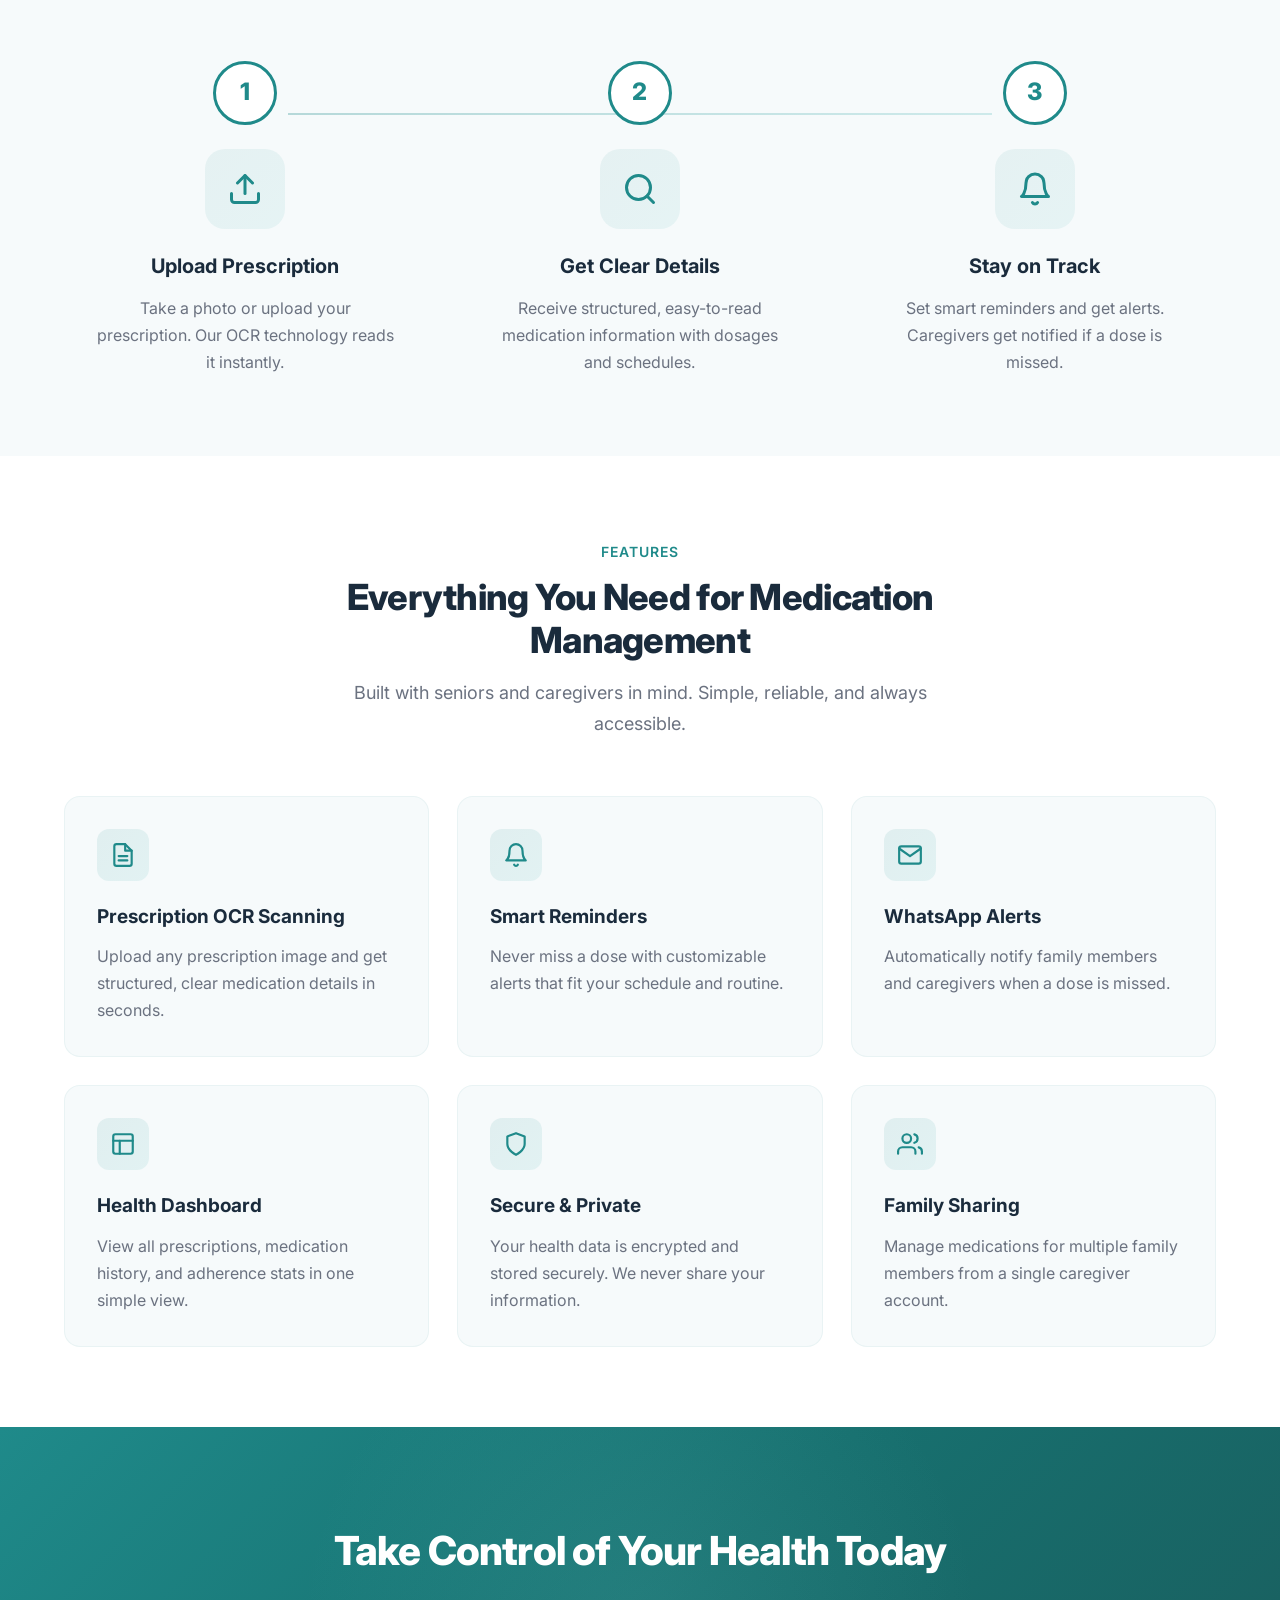
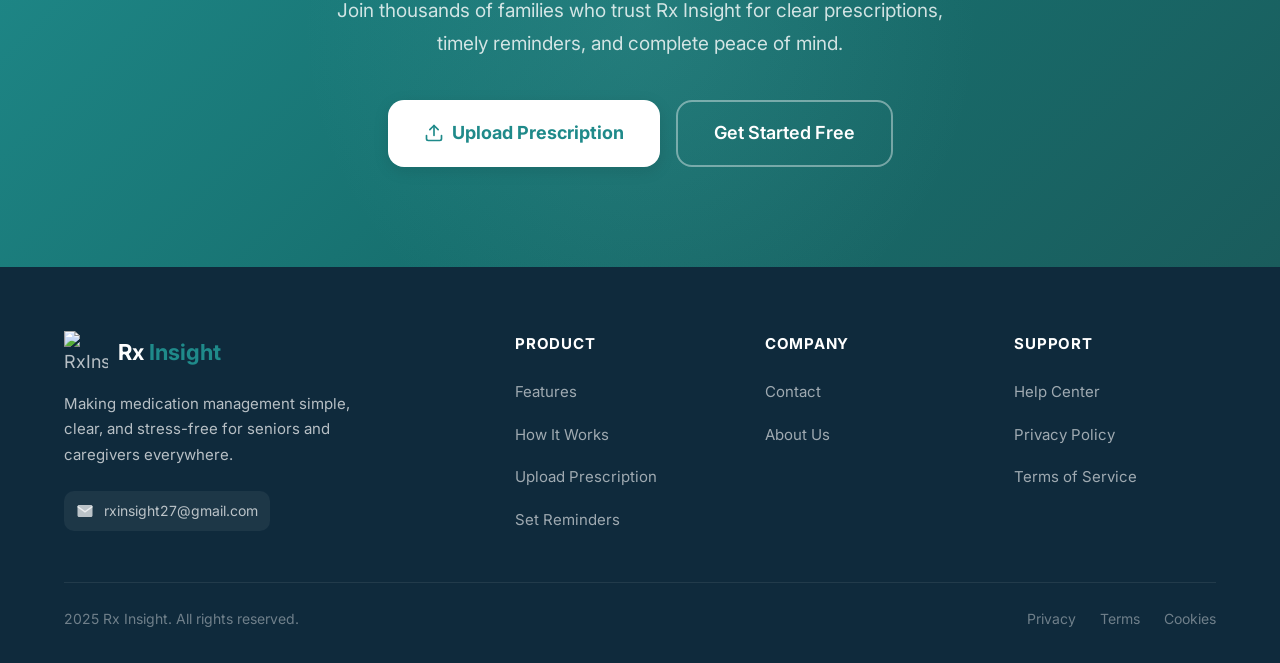
==== commit 0f3c3213: "Set prescription analysis route and made minor changes to ui along with database" ====
--- a/app/templates/index.html
+++ b/app/templates/index.html
@@ -131,6 +131,14 @@
       font-weight: 500;
       color: var(--grey-text);
       transition: color var(--transition);
+    }
+
+    .nav-links a.btn-primary {
+      color: var(--white);
+    }
+
+    .nav-links a.btn-primary:hover {
+      color: var(--white);
     }
 
     .nav-links a:hover {
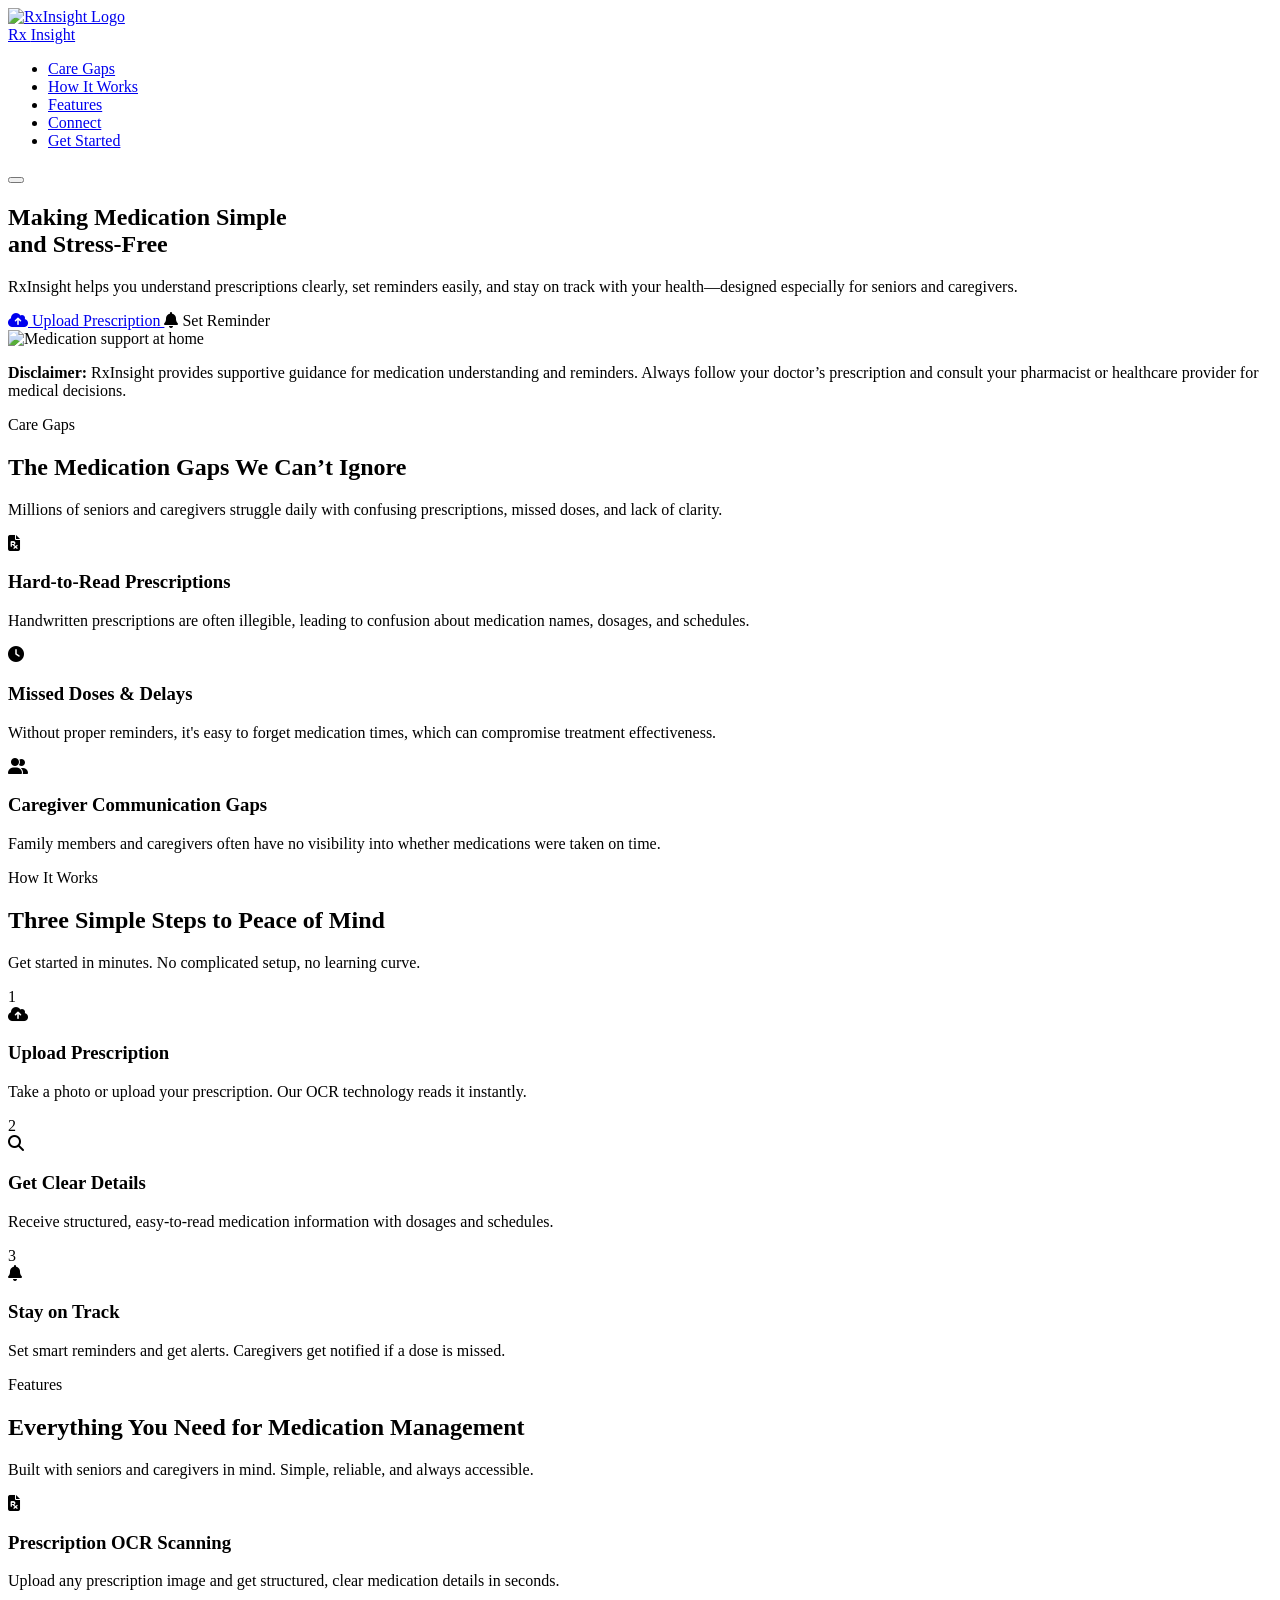
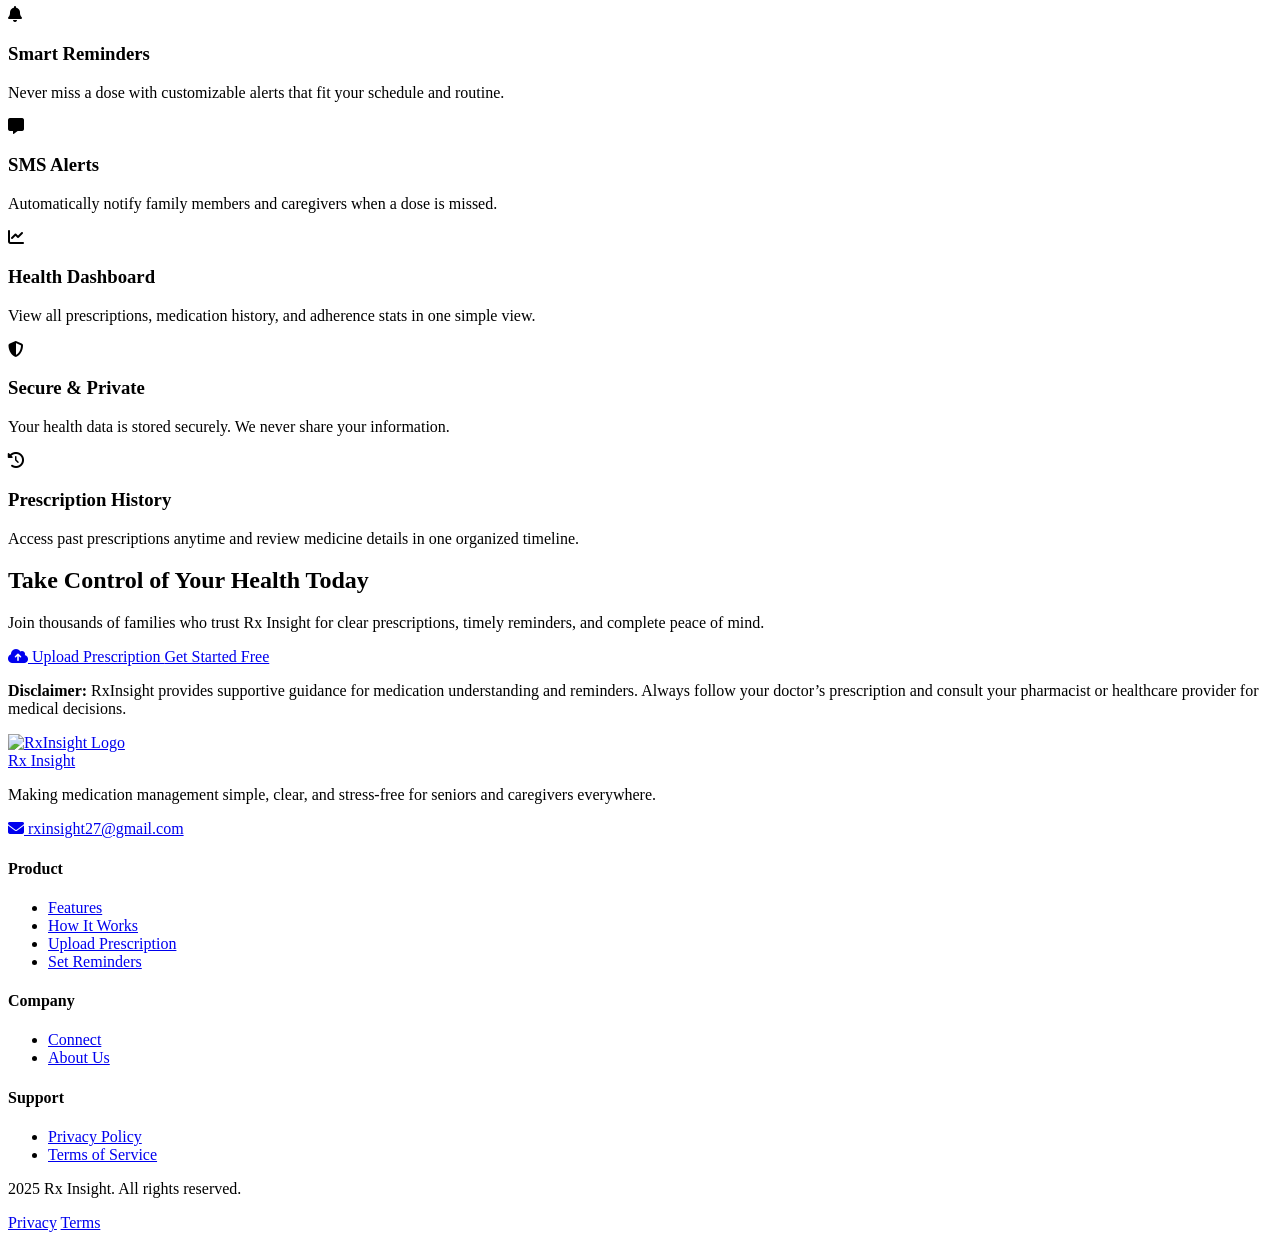
==== commit ec7e1ab5: "enhancement of admin dashboard and home page" ====
--- a/app/templates/index.html
+++ b/app/templates/index.html
@@ -8,1294 +8,8 @@
   <link rel="preconnect" href="https://fonts.googleapis.com">
   <link rel="preconnect" href="https://fonts.gstatic.com" crossorigin>
   <link href="https://fonts.googleapis.com/css2?family=Inter:wght@400;500;600;700;800&display=swap" rel="stylesheet">
-  <style>
-    *,
-    *::before,
-    *::after {
-      margin: 0;
-      padding: 0;
-      box-sizing: border-box;
-    }
-
-    :root {
-      --primary: #1F8A8A;
-      --primary-dark: #17706F;
-      --light-teal: #6EC3C3;
-      --bg-light: #F6FAFB;
-      --accent-blue: #2D6CDF;
-      --grey-text: #6B7280;
-      --dark-text: #1A2B3C;
-      --white: #FFFFFF;
-      --card-shadow: 0 4px 24px rgba(31, 138, 138, 0.08);
-      --card-shadow-hover: 0 8px 40px rgba(31, 138, 138, 0.16);
-      --radius: 16px;
-      --radius-sm: 12px;
-      --transition: 0.3s ease;
-    }
-
-    html {
-      scroll-behavior: smooth;
-      scroll-padding-top: 90px;
-    }
-
-    body {
-      font-family: 'Inter', -apple-system, BlinkMacSystemFont, 'Segoe UI', sans-serif;
-      font-size: 18px;
-      line-height: 1.7;
-      color: var(--dark-text);
-      background: var(--bg-light);
-      -webkit-font-smoothing: antialiased;
-    }
-
-    img {
-      max-width: 100%;
-      height: auto;
-      display: block;
-    }
-
-    a {
-      text-decoration: none;
-      color: inherit;
-    }
-
-    ul {
-      list-style: none;
-    }
-
-    .container {
-      max-width: 1200px;
-      margin: 0 auto;
-      padding: 0 24px;
-    }
-
-    .site-header {
-      position: sticky;
-      top: 0;
-      z-index: 1000;
-      background: rgba(246, 250, 251, 0.92);
-      backdrop-filter: blur(12px);
-      -webkit-backdrop-filter: blur(12px);
-      border-bottom: 1px solid rgba(31, 138, 138, 0.08);
-      padding: 16px 0;
-    }
-
-    .header-inner {
-      display: flex;
-      align-items: center;
-      justify-content: space-between;
-    }
-
-    .logo {
-      display: flex;
-      align-items: center;
-      gap: 10px;
-    }
-
-    .logo-img {
-      width: 44px;
-      height: 44px;
-      object-fit: contain;
-    }
-
-    .logo-icon {
-      width: 44px;
-      height: 44px;
-      background: linear-gradient(135deg, var(--primary), var(--light-teal));
-      border-radius: var(--radius-sm);
-      display: flex;
-      align-items: center;
-      justify-content: center;
-      color: var(--white);
-      font-weight: 800;
-      font-size: 18px;
-    }
-
-    .logo-text {
-      font-size: 22px;
-      font-weight: 700;
-      color: var(--dark-text);
-    }
-
-    .logo-text span {
-      color: var(--primary);
-    }
-
-    .nav-links {
-      display: flex;
-      align-items: center;
-      gap: 36px;
-    }
-
-    .nav-links a {
-      font-size: 16px;
-      font-weight: 500;
-      color: var(--grey-text);
-      transition: color var(--transition);
-    }
-
-    .nav-links a.btn-primary {
-      color: var(--white);
-    }
-
-    .nav-links a.btn-primary:hover {
-      color: var(--white);
-    }
-
-    .nav-links a:hover {
-      color: var(--primary);
-    }
-
-    .btn {
-      display: inline-flex;
-      align-items: center;
-      justify-content: center;
-      min-height: 48px;
-      padding: 12px 28px;
-      border-radius: var(--radius-sm);
-      font-size: 16px;
-      font-weight: 600;
-      border: none;
-      cursor: pointer;
-      transition: all var(--transition);
-      gap: 8px;
-      font-family: inherit;
-    }
-
-    .btn-primary {
-      background: var(--primary);
-      color: var(--white);
-      box-shadow: 0 4px 16px rgba(31, 138, 138, 0.3);
-    }
-
-    .btn-primary:hover {
-      background: var(--primary-dark);
-      transform: translateY(-2px);
-      box-shadow: 0 6px 24px rgba(31, 138, 138, 0.4);
-    }
-
-    .btn-secondary {
-      background: var(--white);
-      color: var(--primary);
-      border: 2px solid var(--primary);
-    }
-
-    .btn-secondary:hover {
-      background: var(--primary);
-      color: var(--white);
-      transform: translateY(-2px);
-    }
-
-    .btn-large {
-      min-height: 56px;
-      padding: 16px 36px;
-      font-size: 18px;
-      border-radius: var(--radius);
-    }
-
-    .btn-white {
-      background: var(--white);
-      color: var(--primary);
-      font-weight: 700;
-      box-shadow: 0 4px 16px rgba(0, 0, 0, 0.1);
-    }
-
-    .btn-white:hover {
-      background: #F0F9F9;
-      transform: translateY(-2px);
-      box-shadow: 0 6px 24px rgba(0, 0, 0, 0.15);
-    }
-
-    .btn-outline-white {
-      background: transparent;
-      color: var(--white);
-      border: 2px solid rgba(255, 255, 255, 0.4);
-    }
-
-    .btn-outline-white:hover {
-      background: rgba(255, 255, 255, 0.1);
-      border-color: var(--white);
-      transform: translateY(-2px);
-    }
-
-    .mobile-toggle {
-      display: none;
-      background: none;
-      border: none;
-      cursor: pointer;
-      padding: 8px;
-    }
-
-    .mobile-toggle span {
-      display: block;
-      width: 26px;
-      height: 3px;
-      background: var(--dark-text);
-      border-radius: 2px;
-      margin: 5px 0;
-      transition: var(--transition);
-    }
-
-    .hero {
-      padding: 80px 0 100px;
-      background: linear-gradient(160deg, #E8F6F6 0%, #F6FAFB 40%, #EDF4FE 100%);
-      position: relative;
-      overflow: hidden;
-    }
-
-    .hero::before {
-      content: '';
-      position: absolute;
-      top: -200px;
-      right: -200px;
-      width: 600px;
-      height: 600px;
-      border-radius: 50%;
-      background: radial-gradient(circle, rgba(110, 195, 195, 0.15) 0%, transparent 70%);
-      pointer-events: none;
-    }
-
-    .hero::after {
-      content: '';
-      position: absolute;
-      bottom: -150px;
-      left: -150px;
-      width: 400px;
-      height: 400px;
-      border-radius: 50%;
-      background: radial-gradient(circle, rgba(45, 108, 223, 0.08) 0%, transparent 70%);
-      pointer-events: none;
-    }
-
-    .hero-inner {
-      display: grid;
-      grid-template-columns: 1fr 1fr;
-      gap: 64px;
-      align-items: center;
-      position: relative;
-      z-index: 1;
-    }
-
-    .hero-content {
-      max-width: 540px;
-    }
-
-    .hero-badge {
-      display: inline-flex;
-      align-items: center;
-      gap: 8px;
-      background: rgba(31, 138, 138, 0.08);
-      color: var(--primary);
-      font-size: 14px;
-      font-weight: 600;
-      padding: 8px 16px;
-      border-radius: 100px;
-      margin-bottom: 24px;
-      letter-spacing: 0.02em;
-    }
-
-    .hero-badge::before {
-      content: '';
-      width: 8px;
-      height: 8px;
-      background: var(--primary);
-      border-radius: 50%;
-      animation: pulse-dot 2s ease-in-out infinite;
-    }
-
-    @keyframes pulse-dot {
-      0%, 100% { opacity: 1; transform: scale(1); }
-      50% { opacity: 0.5; transform: scale(1.3); }
-    }
-
-    .hero h1 {
-      font-size: 48px;
-      font-weight: 800;
-      line-height: 1.15;
-      color: var(--dark-text);
-      margin-bottom: 24px;
-      letter-spacing: -0.02em;
-    }
-
-    .hero h1 em {
-      font-style: normal;
-      color: var(--primary);
-    }
-
-    .hero-desc {
-      font-size: 19px;
-      color: var(--grey-text);
-      line-height: 1.7;
-      margin-bottom: 40px;
-    }
-
-    .hero-buttons {
-      display: flex;
-      gap: 16px;
-      flex-wrap: wrap;
-    }
-
-    .hero-stats {
-      display: flex;
-      gap: 40px;
-      margin-top: 48px;
-      padding-top: 32px;
-      border-top: 1px solid rgba(31, 138, 138, 0.12);
-    }
-
-    .hero-stat strong {
-      display: block;
-      font-size: 28px;
-      font-weight: 800;
-      color: var(--primary);
-    }
-
-    .hero-stat span {
-      font-size: 14px;
-      color: var(--grey-text);
-      font-weight: 500;
-    }
-
-    .hero-visual {
-      display: flex;
-      align-items: center;
-      justify-content: center;
-      position: relative;
-    }
-
-    .hero-art {
-      width: 100%;
-      max-width: 560px;
-      aspect-ratio: 4 / 3;
-      background: linear-gradient(160deg, rgba(31, 138, 138, 0.07), rgba(45, 108, 223, 0.06));
-      border-radius: 32px;
-      border: 1px solid rgba(31, 138, 138, 0.1);
-      position: relative;
-      overflow: hidden;
-      display: flex;
-      align-items: flex-end;
-      justify-content: space-between;
-      padding: 32px 28px 0;
-    }
-
-    .hero-art::before {
-      content: '';
-      position: absolute;
-      inset: -30% -20% auto auto;
-      width: 520px;
-      height: 520px;
-      border-radius: 50%;
-      background: radial-gradient(circle, rgba(110, 195, 195, 0.18) 0%, transparent 70%);
-      pointer-events: none;
-    }
-
-    .hero-art::after {
-      content: '';
-      position: absolute;
-      inset: auto auto -40% -30%;
-      width: 520px;
-      height: 520px;
-      border-radius: 50%;
-      background: radial-gradient(circle, rgba(45, 108, 223, 0.12) 0%, transparent 70%);
-      pointer-events: none;
-    }
-
-    .hero-person {
-      position: relative;
-      z-index: 1;
-      width: 100%;
-      max-width: 360px;
-      align-self: flex-end;
-      margin-right: 12px;
-      opacity: 0.95;
-      filter: drop-shadow(0 14px 28px rgba(0, 0, 0, 0.08));
-    }
-
-    .hero-person svg {
-      width: 100%;
-      height: auto;
-      display: block;
-    }
-
-    .hero-phone {
-      position: relative;
-      z-index: 2;
-      width: 240px;
-      border-radius: 32px;
-      background: rgba(246, 250, 251, 0.9);
-      padding: 12px;
-      box-shadow: 0 18px 60px rgba(31, 138, 138, 0.18);
-      border: 1px solid rgba(31, 138, 138, 0.12);
-      transform: translateY(-10px);
-    }
-
-    .hero-phone-inner {
-      background: var(--white);
-      border-radius: 26px;
-      border: 1px solid rgba(31, 138, 138, 0.1);
-      overflow: hidden;
-    }
-
-    .hero-phone-top {
-      height: 48px;
-      background: linear-gradient(135deg, rgba(31, 138, 138, 0.12), rgba(110, 195, 195, 0.08));
-      display: flex;
-      align-items: center;
-      justify-content: space-between;
-      padding: 0 14px;
-    }
-
-    .hero-phone-notch {
-      width: 92px;
-      height: 18px;
-      border-radius: 100px;
-      background: rgba(26, 43, 60, 0.08);
-      margin: 0 auto;
-    }
-
-    .hero-phone-alert {
-      width: 34px;
-      height: 34px;
-      border-radius: 12px;
-      background: rgba(31, 138, 138, 0.12);
-      display: flex;
-      align-items: center;
-      justify-content: center;
-      flex: 0 0 auto;
-    }
-
-    .hero-phone-alert svg {
-      width: 18px;
-      height: 18px;
-      fill: none;
-      stroke: var(--primary);
-      stroke-width: 2;
-      stroke-linecap: round;
-      stroke-linejoin: round;
-    }
-
-    .hero-phone-body {
-      padding: 18px 16px 16px;
-      text-align: center;
-    }
-
-    .hero-phone-title {
-      font-size: 13px;
-      font-weight: 700;
-      color: var(--dark-text);
-      margin-bottom: 10px;
-    }
-
-    .hero-phone-med {
-      font-size: 14px;
-      font-weight: 700;
-      color: var(--primary);
-      margin-bottom: 6px;
-    }
-
-    .hero-phone-time {
-      font-size: 13px;
-      font-weight: 600;
-      color: var(--grey-text);
-      margin-bottom: 14px;
-    }
-
-    .hero-phone-cta {
-      display: inline-flex;
-      align-items: center;
-      justify-content: center;
-      width: 100%;
-      min-height: 42px;
-      border-radius: 14px;
-      background: var(--primary);
-      color: var(--white);
-      font-size: 14px;
-      font-weight: 700;
-      box-shadow: 0 10px 30px rgba(31, 138, 138, 0.22);
-    }
-
-    .hero-illustration {
-      width: 100%;
-      max-width: 480px;
-      aspect-ratio: 1;
-      background: linear-gradient(160deg, rgba(31, 138, 138, 0.06), rgba(110, 195, 195, 0.1));
-      border-radius: 32px;
-      display: flex;
-      align-items: center;
-      justify-content: center;
-      position: relative;
-      border: 1px solid rgba(31, 138, 138, 0.1);
-    }
-
-    .hero-illustration-inner {
-      text-align: center;
-      padding: 40px;
-    }
-
-    .hero-icon-main {
-      width: 120px;
-      height: 120px;
-      background: linear-gradient(135deg, var(--primary), var(--light-teal));
-      border-radius: 32px;
-      display: flex;
-      align-items: center;
-      justify-content: center;
-      margin: 0 auto 24px;
-      box-shadow: 0 16px 48px rgba(31, 138, 138, 0.25);
-    }
-
-    .hero-icon-main svg {
-      width: 56px;
-      height: 56px;
-      fill: none;
-      stroke: var(--white);
-      stroke-width: 2;
-      stroke-linecap: round;
-      stroke-linejoin: round;
-    }
-
-    .hero-illustration-text {
-      font-size: 16px;
-      color: var(--grey-text);
-      font-weight: 500;
-    }
-
-    .floating-card {
-      position: absolute;
-      background: var(--white);
-      border-radius: var(--radius);
-      padding: 16px 20px;
-      box-shadow: 0 8px 32px rgba(0, 0, 0, 0.08);
-      display: flex;
-      align-items: center;
-      gap: 12px;
-      animation: float-card 4s ease-in-out infinite;
-    }
-
-    .floating-card-right {
-      top: 15%;
-      right: -10px;
-      animation-delay: 0s;
-    }
-
-    .floating-card-left {
-      bottom: 20%;
-      left: -20px;
-      animation-delay: 2s;
-    }
-
-    @keyframes float-card {
-      0%, 100% { transform: translateY(0); }
-      50% { transform: translateY(-10px); }
-    }
-
-    .floating-icon {
-      width: 40px;
-      height: 40px;
-      border-radius: 10px;
-      display: flex;
-      align-items: center;
-      justify-content: center;
-      flex-shrink: 0;
-    }
-
-    .floating-icon svg {
-      width: 22px;
-      height: 22px;
-      stroke-width: 2;
-      stroke-linecap: round;
-      fill: none;
-    }
-
-    .floating-card-text {
-      font-size: 13px;
-      font-weight: 600;
-      color: var(--dark-text);
-      white-space: nowrap;
-    }
-
-    .floating-card-sub {
-      font-size: 12px;
-      color: var(--grey-text);
-      font-weight: 400;
-    }
-
-    .section {
-      padding: 80px 0;
-    }
-
-    .section-header {
-      text-align: center;
-      max-width: 640px;
-      margin: 0 auto 56px;
-    }
-
-    .section-label {
-      display: inline-block;
-      font-size: 14px;
-      font-weight: 600;
-      color: var(--primary);
-      text-transform: uppercase;
-      letter-spacing: 0.08em;
-      margin-bottom: 12px;
-    }
-
-    .section-title {
-      font-size: 36px;
-      font-weight: 800;
-      color: var(--dark-text);
-      line-height: 1.2;
-      margin-bottom: 16px;
-      letter-spacing: -0.02em;
-    }
-
-    .section-subtitle {
-      font-size: 18px;
-      color: var(--grey-text);
-      line-height: 1.7;
-    }
-
-    .problem {
-      background: var(--white);
-    }
-
-    .problem-grid {
-      display: grid;
-      grid-template-columns: repeat(3, 1fr);
-      gap: 32px;
-    }
-
-    .problem-card {
-      background: var(--bg-light);
-      border-radius: var(--radius);
-      padding: 32px;
-      border: 1px solid rgba(31, 138, 138, 0.06);
-      transition: all var(--transition);
-    }
-
-    .problem-card:hover {
-      transform: translateY(-4px);
-      box-shadow: var(--card-shadow-hover);
-      border-color: rgba(31, 138, 138, 0.15);
-    }
-
-    .problem-icon {
-      width: 56px;
-      height: 56px;
-      border-radius: var(--radius-sm);
-      display: flex;
-      align-items: center;
-      justify-content: center;
-      margin-bottom: 20px;
-    }
-
-    .problem-icon svg {
-      width: 28px;
-      height: 28px;
-      stroke-width: 2;
-      stroke-linecap: round;
-      stroke-linejoin: round;
-      fill: none;
-    }
-
-    .problem-icon.red { background: #FEF2F2; }
-    .problem-icon.red svg { stroke: #EF4444; }
-    .problem-icon.amber { background: #FFFBEB; }
-    .problem-icon.amber svg { stroke: #F59E0B; }
-    .problem-icon.blue { background: #EFF6FF; }
-    .problem-icon.blue svg { stroke: var(--accent-blue); }
-
-    .problem-card h3 {
-      font-size: 20px;
-      font-weight: 700;
-      margin-bottom: 12px;
-      color: var(--dark-text);
-    }
-
-    .problem-card p {
-      font-size: 16px;
-      color: var(--grey-text);
-      line-height: 1.7;
-    }
-
-    .how-it-works {
-      background: var(--bg-light);
-    }
-
-    .steps-grid {
-      display: grid;
-      grid-template-columns: repeat(3, 1fr);
-      gap: 32px;
-      position: relative;
-    }
-
-    .steps-grid::before {
-      content: '';
-      position: absolute;
-      top: 52px;
-      left: calc(16.67% + 32px);
-      right: calc(16.67% + 32px);
-      height: 2px;
-      background: linear-gradient(90deg, var(--primary), var(--light-teal));
-      opacity: 0.3;
-    }
-
-    .step-card {
-      text-align: center;
-      position: relative;
-    }
-
-    .step-number {
-      width: 64px;
-      height: 64px;
-      border-radius: 50%;
-      background: var(--white);
-      border: 3px solid var(--primary);
-      display: flex;
-      align-items: center;
-      justify-content: center;
-      font-size: 24px;
-      font-weight: 800;
-      color: var(--primary);
-      margin: 0 auto 24px;
-      position: relative;
-      z-index: 1;
-      transition: all var(--transition);
-    }
-
-    .step-card:hover .step-number {
-      background: var(--primary);
-      color: var(--white);
-      transform: scale(1.1);
-    }
-
-    .step-icon {
-      width: 80px;
-      height: 80px;
-      background: linear-gradient(135deg, rgba(31, 138, 138, 0.08), rgba(110, 195, 195, 0.12));
-      border-radius: 20px;
-      display: flex;
-      align-items: center;
-      justify-content: center;
-      margin: 0 auto 20px;
-    }
-
-    .step-icon svg {
-      width: 36px;
-      height: 36px;
-      stroke: var(--primary);
-      fill: none;
-      stroke-width: 2;
-      stroke-linecap: round;
-      stroke-linejoin: round;
-    }
-
-    .step-card h3 {
-      font-size: 20px;
-      font-weight: 700;
-      margin-bottom: 12px;
-      color: var(--dark-text);
-    }
-
-    .step-card p {
-      font-size: 16px;
-      color: var(--grey-text);
-      line-height: 1.7;
-      max-width: 300px;
-      margin: 0 auto;
-    }
-
-    .features {
-      background: var(--white);
-    }
-
-    .features-grid {
-      display: grid;
-      grid-template-columns: repeat(3, 1fr);
-      gap: 28px;
-    }
-
-    .feature-card {
-      background: var(--bg-light);
-      border-radius: var(--radius);
-      padding: 32px;
-      border: 1px solid rgba(31, 138, 138, 0.06);
-      transition: all var(--transition);
-      position: relative;
-      overflow: hidden;
-    }
-
-    .feature-card::after {
-      content: '';
-      position: absolute;
-      top: 0;
-      left: 0;
-      right: 0;
-      height: 3px;
-      background: linear-gradient(90deg, var(--primary), var(--light-teal));
-      transform: scaleX(0);
-      transition: transform var(--transition);
-      transform-origin: left;
-    }
-
-    .feature-card:hover {
-      transform: translateY(-6px);
-      box-shadow: var(--card-shadow-hover);
-      border-color: rgba(31, 138, 138, 0.12);
-    }
-
-    .feature-card:hover::after {
-      transform: scaleX(1);
-    }
-
-    .feature-icon {
-      width: 52px;
-      height: 52px;
-      border-radius: var(--radius-sm);
-      background: linear-gradient(135deg, rgba(31, 138, 138, 0.1), rgba(110, 195, 195, 0.15));
-      display: flex;
-      align-items: center;
-      justify-content: center;
-      margin-bottom: 20px;
-    }
-
-    .feature-icon svg {
-      width: 26px;
-      height: 26px;
-      stroke: var(--primary);
-      fill: none;
-      stroke-width: 2;
-      stroke-linecap: round;
-      stroke-linejoin: round;
-    }
-
-    .feature-card h3 {
-      font-size: 19px;
-      font-weight: 700;
-      margin-bottom: 10px;
-      color: var(--dark-text);
-    }
-
-    .feature-card p {
-      font-size: 16px;
-      color: var(--grey-text);
-      line-height: 1.7;
-    }
-
-    .testimonials {
-      background: linear-gradient(160deg, #E8F6F6 0%, var(--bg-light) 100%);
-    }
-
-    .testimonials-grid {
-      display: grid;
-      grid-template-columns: repeat(3, 1fr);
-      gap: 28px;
-    }
-
-    .testimonial-card {
-      background: var(--white);
-      border-radius: var(--radius);
-      padding: 32px;
-      box-shadow: var(--card-shadow);
-      transition: all var(--transition);
-      display: flex;
-      flex-direction: column;
-    }
-
-    .testimonial-card:hover {
-      transform: translateY(-4px);
-      box-shadow: var(--card-shadow-hover);
-    }
-
-    .testimonial-stars {
-      display: flex;
-      gap: 4px;
-      margin-bottom: 16px;
-    }
-
-    .star {
-      width: 20px;
-      height: 20px;
-      color: #FBBF24;
-    }
-
-    .testimonial-text {
-      font-size: 16px;
-      color: var(--grey-text);
-      line-height: 1.8;
-      flex: 1;
-      margin-bottom: 24px;
-      font-style: italic;
-    }
-
-    .testimonial-author {
-      display: flex;
-      align-items: center;
-      gap: 14px;
-      padding-top: 20px;
-      border-top: 1px solid rgba(31, 138, 138, 0.08);
-    }
-
-    .testimonial-avatar {
-      width: 48px;
-      height: 48px;
-      border-radius: 50%;
-      background: linear-gradient(135deg, var(--primary), var(--light-teal));
-      display: flex;
-      align-items: center;
-      justify-content: center;
-      color: var(--white);
-      font-weight: 700;
-      font-size: 18px;
-      flex-shrink: 0;
-    }
-
-    .testimonial-name {
-      font-size: 16px;
-      font-weight: 600;
-      color: var(--dark-text);
-    }
-
-    .testimonial-role {
-      font-size: 14px;
-      color: var(--grey-text);
-    }
-
-    .cta {
-      padding: 100px 0;
-      background: linear-gradient(135deg, var(--primary) 0%, #17706F 50%, #1A5C5C 100%);
-      text-align: center;
-      position: relative;
-      overflow: hidden;
-    }
-
-    .cta::before {
-      content: '';
-      position: absolute;
-      top: -200px;
-      left: 50%;
-      transform: translateX(-50%);
-      width: 800px;
-      height: 800px;
-      border-radius: 50%;
-      background: radial-gradient(circle, rgba(110, 195, 195, 0.15) 0%, transparent 60%);
-      pointer-events: none;
-    }
-
-    .cta-inner {
-      position: relative;
-      z-index: 1;
-      max-width: 640px;
-      margin: 0 auto;
-    }
-
-    .cta h2 {
-      font-size: 40px;
-      font-weight: 800;
-      color: var(--white);
-      margin-bottom: 20px;
-      line-height: 1.2;
-      letter-spacing: -0.02em;
-    }
-
-    .cta p {
-      font-size: 19px;
-      color: rgba(255, 255, 255, 0.8);
-      margin-bottom: 40px;
-      line-height: 1.7;
-    }
-
-    .cta-buttons {
-      display: flex;
-      gap: 16px;
-      justify-content: center;
-      flex-wrap: wrap;
-    }
-
-    .site-footer {
-      background: #0F2A3C;
-      color: rgba(255, 255, 255, 0.7);
-      padding: 64px 0 32px;
-    }
-
-    .footer-grid {
-      display: grid;
-      grid-template-columns: 2fr 1fr 1fr 1fr;
-      gap: 48px;
-      margin-bottom: 48px;
-    }
-
-    .footer-brand .logo {
-      margin-bottom: 16px;
-    }
-
-    .footer-brand .logo-text {
-      color: var(--white);
-    }
-
-    .footer-brand-desc {
-      font-size: 15px;
-      line-height: 1.7;
-      margin-bottom: 24px;
-      max-width: 300px;
-    }
-
-    .footer-social {
-      display: flex;
-      gap: 12px;
-    }
-
-    .footer-social a {
-      width: 40px;
-      height: 40px;
-      border-radius: 10px;
-      background: rgba(255, 255, 255, 0.06);
-      display: flex;
-      align-items: center;
-      justify-content: center;
-      transition: all var(--transition);
-    }
-
-    .footer-social a.footer-email {
-      width: auto;
-      padding: 0 12px;
-      gap: 10px;
-      justify-content: flex-start;
-      text-decoration: none;
-      white-space: nowrap;
-    }
-
-    .footer-social a.footer-email span {
-      font-size: 14px;
-      color: rgba(255, 255, 255, 0.7);
-    }
-
-    .footer-social a:hover {
-      background: var(--primary);
-      transform: translateY(-2px);
-    }
-
-    .footer-social svg {
-      width: 18px;
-      height: 18px;
-      fill: rgba(255, 255, 255, 0.7);
-    }
-
-    .footer-col h4 {
-      font-size: 15px;
-      font-weight: 700;
-      color: var(--white);
-      margin-bottom: 20px;
-      text-transform: uppercase;
-      letter-spacing: 0.05em;
-    }
-
-    .footer-col ul {
-      display: flex;
-      flex-direction: column;
-      gap: 12px;
-    }
-
-    .footer-col a {
-      font-size: 15px;
-      color: rgba(255, 255, 255, 0.6);
-      transition: all var(--transition);
-    }
-
-    .footer-col a:hover {
-      color: var(--light-teal);
-      padding-left: 4px;
-    }
-
-    .footer-divider {
-      border: none;
-      border-top: 1px solid rgba(255, 255, 255, 0.08);
-      padding-top: 24px;
-      display: flex;
-      align-items: center;
-      justify-content: space-between;
-      font-size: 14px;
-      color: rgba(255, 255, 255, 0.4);
-    }
-
-    .footer-bottom-links {
-      display: flex;
-      gap: 24px;
-    }
-
-    .footer-bottom-links a {
-      font-size: 14px;
-      color: rgba(255, 255, 255, 0.4);
-    }
-
-    .footer-bottom-links a:hover {
-      color: var(--light-teal);
-    }
-
-    @media (max-width: 1024px) {
-      .hero h1 {
-        font-size: 40px;
-      }
-
-      .hero-inner {
-        gap: 40px;
-      }
-
-      .features-grid {
-        grid-template-columns: repeat(2, 1fr);
-      }
-
-      .footer-grid {
-        grid-template-columns: 1fr 1fr;
-        gap: 40px;
-      }
-    }
-
-    @media (max-width: 768px) {
-      body {
-        font-size: 17px;
-      }
-
-      .mobile-toggle {
-        display: block;
-      }
-
-      .nav-links {
-        display: none;
-        position: absolute;
-        top: 100%;
-        left: 0;
-        right: 0;
-        background: var(--white);
-        flex-direction: column;
-        padding: 24px;
-        gap: 16px;
-        border-bottom: 1px solid rgba(31, 138, 138, 0.08);
-        box-shadow: 0 8px 24px rgba(0, 0, 0, 0.06);
-      }
-
-      .nav-links.active {
-        display: flex;
-      }
-
-      .hero {
-        padding: 48px 0 64px;
-      }
-
-      .hero-inner {
-        grid-template-columns: 1fr;
-        gap: 48px;
-        text-align: center;
-      }
-
-      .hero-content {
-        max-width: 100%;
-      }
-
-      .hero h1 {
-        font-size: 34px;
-      }
-
-      .hero-buttons {
-        justify-content: center;
-      }
-
-      .hero-stats {
-        justify-content: center;
-      }
-
-      .hero-visual {
-        order: -1;
-      }
-
-      .hero-art {
-        max-width: 460px;
-        margin: 0 auto;
-        padding: 22px 18px 0;
-      }
-
-      .hero-phone {
-        width: 228px;
-        transform: translateY(-6px);
-      }
-
-      .section {
-        padding: 64px 0;
-      }
-
-      .section-title {
-        font-size: 30px;
-      }
-
-      .problem-grid,
-      .steps-grid,
-      .testimonials-grid {
-        grid-template-columns: 1fr;
-        gap: 24px;
-      }
-
-      .steps-grid::before {
-        display: none;
-      }
-
-      .features-grid {
-        grid-template-columns: 1fr;
-      }
-
-      .cta h2 {
-        font-size: 30px;
-      }
-
-      .footer-grid {
-        grid-template-columns: 1fr;
-        gap: 32px;
-      }
-
-      .footer-divider {
-        flex-direction: column;
-        gap: 16px;
-        text-align: center;
-      }
-
-      .floating-card-right,
-      .floating-card-left {
-        display: none;
-      }
-    }
-
-    @media (max-width: 480px) {
-      .hero h1 {
-        font-size: 28px;
-      }
-
-      .hero-desc {
-        font-size: 17px;
-      }
-
-      .hero-buttons {
-        flex-direction: column;
-        align-items: stretch;
-      }
-
-      .hero-stats {
-        flex-direction: column;
-        gap: 20px;
-        align-items: center;
-      }
-
-      .section-title {
-        font-size: 26px;
-      }
-
-      .cta h2 {
-        font-size: 26px;
-      }
-
-      .cta-buttons {
-        flex-direction: column;
-        align-items: stretch;
-      }
-    }
-  </style>
+  <link rel="stylesheet" href="https://cdnjs.cloudflare.com/ajax/libs/font-awesome/6.5.2/css/all.min.css">
+  <link rel="stylesheet" href="/static/css/index.css">
 </head>
 <body>
   <header class="site-header">
@@ -1307,9 +21,10 @@
         </a>
         <nav>
           <ul class="nav-links" id="navLinks">
+            <li><a href="#care-gaps">Care Gaps</a></li>
             <li><a href="#how-it-works">How It Works</a></li>
             <li><a href="#features">Features</a></li>
-            <li><a href="#contact">Contact</a></li>
+            <li><a href="#connect">Connect</a></li>
             <li><a href="/login" class="btn btn-primary">Get Started</a></li>
           </ul>
         </nav>
@@ -1330,99 +45,50 @@
           <p class="hero-desc">RxInsight helps you understand prescriptions clearly, set reminders easily, and stay on track with your health—designed especially for seniors and caregivers.</p>
           <div class="hero-buttons">
             <a href="/upload" class="btn btn-primary btn-large">
-              <svg width="20" height="20" viewBox="0 0 24 24" fill="none" stroke="currentColor" stroke-width="2" stroke-linecap="round" stroke-linejoin="round"><path d="M21 15v4a2 2 0 0 1-2 2H5a2 2 0 0 1-2-2v-4"/><polyline points="17 8 12 3 7 8"/><line x1="12" y1="3" x2="12" y2="15"/></svg>
+              <i class="fa-solid fa-cloud-arrow-up" aria-hidden="true"></i>
               Upload Prescription
             </a>
-            <a href="#how-it-works" class="btn btn-secondary btn-large">
-              <svg width="20" height="20" viewBox="0 0 24 24" fill="none" stroke="currentColor" stroke-width="2" stroke-linecap="round" stroke-linejoin="round"><path d="M18 8a6 6 0 1 0-12 0c0 7-3 9-3 9h18s-3-2-3-9"/><path d="M13.73 21a2 2 0 0 1-3.46 0"/></svg>
+            <a class="btn btn-secondary btn-large btn-disabled" aria-disabled="true" tabindex="-1">
+              <i class="fa-solid fa-bell" aria-hidden="true"></i>
               Set Reminder
             </a>
           </div>
         </div>
         <div class="hero-visual">
           <div class="hero-art" aria-hidden="true">
-            <div class="hero-person">
-              <svg viewBox="0 0 420 340" xmlns="http://www.w3.org/2000/svg" role="presentation" focusable="false">
-                <defs>
-                  <linearGradient id="rxCouch" x1="0" x2="1" y1="0" y2="1">
-                    <stop offset="0" stop-color="var(--primary)" stop-opacity="0.16"/>
-                    <stop offset="1" stop-color="var(--light-teal)" stop-opacity="0.14"/>
-                  </linearGradient>
-                </defs>
-
-                <!-- Soft floor -->
-                <ellipse cx="175" cy="308" rx="150" ry="18" fill="var(--primary)" fill-opacity="0.06"/>
-
-                <!-- Couch -->
-                <path d="M70 210c0-26 20-46 46-46h112c26 0 46 20 46 46v70H70v-70z" fill="url(#rxCouch)"/>
-                <path d="M56 222c0-18 14-32 32-32h18v96H56v-64z" fill="var(--primary)" fill-opacity="0.10"/>
-                <path d="M270 190h18c18 0 32 14 32 32v64h-50v-96z" fill="var(--primary)" fill-opacity="0.10"/>
-                <path d="M84 164h72c16 0 28 12 28 28v22H56v-22c0-16 12-28 28-28z" fill="var(--primary)" fill-opacity="0.10"/>
-
-                <!-- Person (simple monochrome) -->
-                <path d="M195 150c18 0 32-14 32-32s-14-32-32-32-32 14-32 32 14 32 32 32z" fill="var(--dark-text)" fill-opacity="0.10"/>
-                <path d="M170 128c3 16 14 26 25 26 12 0 22-10 26-26" fill="none" stroke="var(--dark-text)" stroke-opacity="0.20" stroke-width="6" stroke-linecap="round"/>
-                <path d="M152 240c6-44 28-72 63-72s56 28 62 72" fill="none" stroke="var(--dark-text)" stroke-opacity="0.18" stroke-width="18" stroke-linecap="round"/>
-
-                <!-- Arm + phone -->
-                <path d="M236 222c18 10 30 6 42-8" fill="none" stroke="var(--primary)" stroke-opacity="0.35" stroke-width="14" stroke-linecap="round"/>
-                <rect x="280" y="188" width="38" height="56" rx="10" fill="var(--dark-text)" fill-opacity="0.10" stroke="var(--dark-text)" stroke-opacity="0.18"/>
-                <rect x="288" y="198" width="22" height="34" rx="6" fill="var(--white)" fill-opacity="0.75"/>
-
-                <!-- Small table -->
-                <path d="M310 262h70c10 0 18 8 18 18v8h-106v-26z" fill="var(--primary)" fill-opacity="0.08"/>
-                <rect x="328" y="238" width="34" height="26" rx="8" fill="var(--primary)" fill-opacity="0.10"/>
-              </svg>
-            </div>
-
-            <div class="hero-phone">
-              <div class="hero-phone-inner">
-                <div class="hero-phone-top">
-                  <div class="hero-phone-alert">
-                    <svg viewBox="0 0 24 24"><path d="M18 8a6 6 0 1 0-12 0c0 7-3 9-3 9h18s-3-2-3-9"/><path d="M13.73 21a2 2 0 0 1-3.46 0"/></svg>
-                  </div>
-                  <div class="hero-phone-notch"></div>
-                  <div style="width:34px;"></div>
-                </div>
-                <div class="hero-phone-body">
-                  <div class="hero-phone-title">Time to take your medicine!</div>
-                  <div class="hero-phone-med">Aspirin 81 mg</div>
-                  <div class="hero-phone-time">8:00 AM</div>
-                  <div class="hero-phone-cta">Remind Me</div>
-                </div>
-              </div>
-            </div>
-          </div>
-        </div>
-      </div>
-    </div>
-  </section>
-
-  <section class="section problem">
+            <img src="/static/images/home.png" alt="Medication support at home" class="hero-home-image">
+          </div>
+        </div>
+      </div>
+      <p class="hero-disclaimer"><strong>Disclaimer:</strong> RxInsight provides supportive guidance for medication understanding and reminders. Always follow your doctor’s prescription and consult your pharmacist or healthcare provider for medical decisions.</p>
+    </div>
+  </section>
+
+  <section class="section problem" id="care-gaps">
     <div class="container">
       <div class="section-header">
-        <div class="section-label">The Problem</div>
-        <h2 class="section-title">Managing Medications Shouldn't Be This Hard</h2>
+        <div class="section-label">Care Gaps</div>
+        <h2 class="section-title">The Medication Gaps We Can’t Ignore</h2>
         <p class="section-subtitle">Millions of seniors and caregivers struggle daily with confusing prescriptions, missed doses, and lack of clarity.</p>
       </div>
       <div class="problem-grid">
         <div class="problem-card">
           <div class="problem-icon red">
-            <svg viewBox="0 0 24 24"><path d="M14 2H6a2 2 0 0 0-2 2v16a2 2 0 0 0 2 2h12a2 2 0 0 0 2-2V8z"/><line x1="9" y1="15" x2="15" y2="15"/></svg>
+            <i class="fa-solid fa-file-prescription" aria-hidden="true"></i>
           </div>
           <h3>Hard-to-Read Prescriptions</h3>
           <p>Handwritten prescriptions are often illegible, leading to confusion about medication names, dosages, and schedules.</p>
         </div>
         <div class="problem-card">
           <div class="problem-icon amber">
-            <svg viewBox="0 0 24 24"><circle cx="12" cy="12" r="10"/><polyline points="12 6 12 12 16 14"/></svg>
+            <i class="fa-solid fa-clock" aria-hidden="true"></i>
           </div>
           <h3>Missed Doses & Delays</h3>
           <p>Without proper reminders, it's easy to forget medication times, which can compromise treatment effectiveness.</p>
         </div>
         <div class="problem-card">
           <div class="problem-icon blue">
-            <svg viewBox="0 0 24 24"><path d="M17 21v-2a4 4 0 0 0-4-4H5a4 4 0 0 0-4 4v2"/><circle cx="9" cy="7" r="4"/><path d="M23 21v-2a4 4 0 0 0-3-3.87"/><path d="M16 3.13a4 4 0 0 1 0 7.75"/></svg>
+            <i class="fa-solid fa-user-group" aria-hidden="true"></i>
           </div>
           <h3>Caregiver Communication Gaps</h3>
           <p>Family members and caregivers often have no visibility into whether medications were taken on time.</p>
@@ -1442,7 +108,7 @@
         <div class="step-card">
           <div class="step-number">1</div>
           <div class="step-icon">
-            <svg viewBox="0 0 24 24"><path d="M21 15v4a2 2 0 0 1-2 2H5a2 2 0 0 1-2-2v-4"/><polyline points="17 8 12 3 7 8"/><line x1="12" y1="3" x2="12" y2="15"/></svg>
+            <i class="fa-solid fa-cloud-arrow-up" aria-hidden="true"></i>
           </div>
           <h3>Upload Prescription</h3>
           <p>Take a photo or upload your prescription. Our OCR technology reads it instantly.</p>
@@ -1450,7 +116,7 @@
         <div class="step-card">
           <div class="step-number">2</div>
           <div class="step-icon">
-            <svg viewBox="0 0 24 24"><circle cx="11" cy="11" r="8"/><line x1="21" y1="21" x2="16.65" y2="16.65"/></svg>
+            <i class="fa-solid fa-magnifying-glass" aria-hidden="true"></i>
           </div>
           <h3>Get Clear Details</h3>
           <p>Receive structured, easy-to-read medication information with dosages and schedules.</p>
@@ -1458,7 +124,7 @@
         <div class="step-card">
           <div class="step-number">3</div>
           <div class="step-icon">
-            <svg viewBox="0 0 24 24"><path d="M18 8A6 6 0 0 0 6 8c0 7-3 9-3 9h18s-3-2-3-9"/><path d="M13.73 21a2 2 0 0 1-3.46 0"/></svg>
+            <i class="fa-solid fa-bell" aria-hidden="true"></i>
           </div>
           <h3>Stay on Track</h3>
           <p>Set smart reminders and get alerts. Caregivers get notified if a dose is missed.</p>
@@ -1477,64 +143,65 @@
       <div class="features-grid">
         <div class="feature-card">
           <div class="feature-icon">
-            <svg viewBox="0 0 24 24"><path d="M14 2H6a2 2 0 0 0-2 2v16a2 2 0 0 0 2 2h12a2 2 0 0 0 2-2V8z"/><polyline points="14 2 14 8 20 8"/><line x1="16" y1="13" x2="8" y2="13"/><line x1="16" y1="17" x2="8" y2="17"/></svg>
+            <i class="fa-solid fa-file-prescription" aria-hidden="true"></i>
           </div>
           <h3>Prescription OCR Scanning</h3>
           <p>Upload any prescription image and get structured, clear medication details in seconds.</p>
         </div>
         <div class="feature-card">
           <div class="feature-icon">
-            <svg viewBox="0 0 24 24"><path d="M18 8A6 6 0 0 0 6 8c0 7-3 9-3 9h18s-3-2-3-9"/><path d="M13.73 21a2 2 0 0 1-3.46 0"/></svg>
+            <i class="fa-solid fa-bell" aria-hidden="true"></i>
           </div>
           <h3>Smart Reminders</h3>
           <p>Never miss a dose with customizable alerts that fit your schedule and routine.</p>
         </div>
         <div class="feature-card">
           <div class="feature-icon">
-            <svg viewBox="0 0 24 24"><path d="M4 4h16c1.1 0 2 .9 2 2v12c0 1.1-.9 2-2 2H4c-1.1 0-2-.9-2-2V6c0-1.1.9-2 2-2z"/><polyline points="22,6 12,13 2,6"/></svg>
-          </div>
-          <h3>WhatsApp Alerts</h3>
+            <i class="fa-solid fa-message" aria-hidden="true"></i>
+          </div>
+          <h3>SMS Alerts</h3>
           <p>Automatically notify family members and caregivers when a dose is missed.</p>
         </div>
         <div class="feature-card">
           <div class="feature-icon">
-            <svg viewBox="0 0 24 24"><rect x="3" y="3" width="18" height="18" rx="2" ry="2"/><line x1="3" y1="9" x2="21" y2="9"/><line x1="9" y1="21" x2="9" y2="9"/></svg>
+            <i class="fa-solid fa-chart-line" aria-hidden="true"></i>
           </div>
           <h3>Health Dashboard</h3>
           <p>View all prescriptions, medication history, and adherence stats in one simple view.</p>
         </div>
         <div class="feature-card">
           <div class="feature-icon">
-            <svg viewBox="0 0 24 24"><path d="M12 22s8-4 8-10V5l-8-3-8 3v7c0 6 8 10 8 10z"/></svg>
+            <i class="fa-solid fa-shield-halved" aria-hidden="true"></i>
           </div>
           <h3>Secure & Private</h3>
-          <p>Your health data is encrypted and stored securely. We never share your information.</p>
-        </div>
-        <div class="feature-card">
-          <div class="feature-icon">
-            <svg viewBox="0 0 24 24"><path d="M17 21v-2a4 4 0 0 0-4-4H5a4 4 0 0 0-4 4v2"/><circle cx="9" cy="7" r="4"/><path d="M23 21v-2a4 4 0 0 0-3-3.87"/><path d="M16 3.13a4 4 0 0 1 0 7.75"/></svg>
-          </div>
-          <h3>Family Sharing</h3>
-          <p>Manage medications for multiple family members from a single caregiver account.</p>
+          <p>Your health data is stored securely. We never share your information.</p>
+        </div>
+        <div class="feature-card">
+          <div class="feature-icon">
+            <i class="fa-solid fa-clock-rotate-left" aria-hidden="true"></i>
+          </div>
+          <h3>Prescription History</h3>
+          <p>Access past prescriptions anytime and review medicine details in one organized timeline.</p>
         </div>
       </div>
     </div>
   </section>
 
   
-  <section class="cta" id="contact">
+  <section class="cta" id="connect">
     <div class="container">
       <div class="cta-inner">
         <h2>Take Control of Your Health Today</h2>
         <p>Join thousands of families who trust Rx Insight for clear prescriptions, timely reminders, and complete peace of mind.</p>
         <div class="cta-buttons">
-          <a href="/" class="btn btn-white btn-large">
-            <svg width="20" height="20" viewBox="0 0 24 24" fill="none" stroke="currentColor" stroke-width="2" stroke-linecap="round" stroke-linejoin="round"><path d="M21 15v4a2 2 0 0 1-2 2H5a2 2 0 0 1-2-2v-4"/><polyline points="17 8 12 3 7 8"/><line x1="12" y1="3" x2="12" y2="15"/></svg>
+          <a href="/upload" class="btn btn-white btn-large">
+            <i class="fa-solid fa-cloud-arrow-up" aria-hidden="true"></i>
             Upload Prescription
           </a>
           <a href="/login" class="btn btn-outline-white btn-large">Get Started Free</a>
         </div>
       </div>
+      <p class="cta-disclaimer"><strong>Disclaimer:</strong> RxInsight provides supportive guidance for medication understanding and reminders. Always follow your doctor’s prescription and consult your pharmacist or healthcare provider for medical decisions.</p>
     </div>
   </section>
 
@@ -1549,7 +216,7 @@
           <p class="footer-brand-desc">Making medication management simple, clear, and stress-free for seniors and caregivers everywhere.</p>
           <div class="footer-social">
             <a class="footer-email" href="mailto:rxinsight27@gmail.com" aria-label="Email rxinsight27@gmail.com">
-              <svg viewBox="0 0 24 24"><path d="M4 4h16c1.1 0 2 .9 2 2v12c0 1.1-.9 2-2 2H4c-1.1 0-2-.9-2-2V6c0-1.1.9-2 2-2z"/><polyline points="22,6 12,13 2,6" fill="none" stroke="rgba(255,255,255,0.7)" stroke-width="2"/></svg>
+              <i class="fa-solid fa-envelope" aria-hidden="true"></i>
               <span>rxinsight27@gmail.com</span>
             </a>
           </div>
@@ -1566,14 +233,13 @@
         <div class="footer-col">
           <h4>Company</h4>
           <ul>
-            <li><a href="#contact">Contact</a></li>
+            <li><a href="#connect">Connect</a></li>
             <li><a href="#">About Us</a></li>
           </ul>
         </div>
         <div class="footer-col">
           <h4>Support</h4>
           <ul>
-            <li><a href="#">Help Center</a></li>
             <li><a href="#">Privacy Policy</a></li>
             <li><a href="#">Terms of Service</a></li>
           </ul>
@@ -1584,16 +250,11 @@
         <div class="footer-bottom-links">
           <a href="#">Privacy</a>
           <a href="#">Terms</a>
-          <a href="#">Cookies</a>
         </div>
       </div>
     </div>
   </footer>
 
-  <script>
-    document.getElementById('mobileToggle').addEventListener('click', function() {
-      document.getElementById('navLinks').classList.toggle('active');
-    });
-  </script>
+  <script src="/static/js/index.js"></script>
 </body>
 </html>
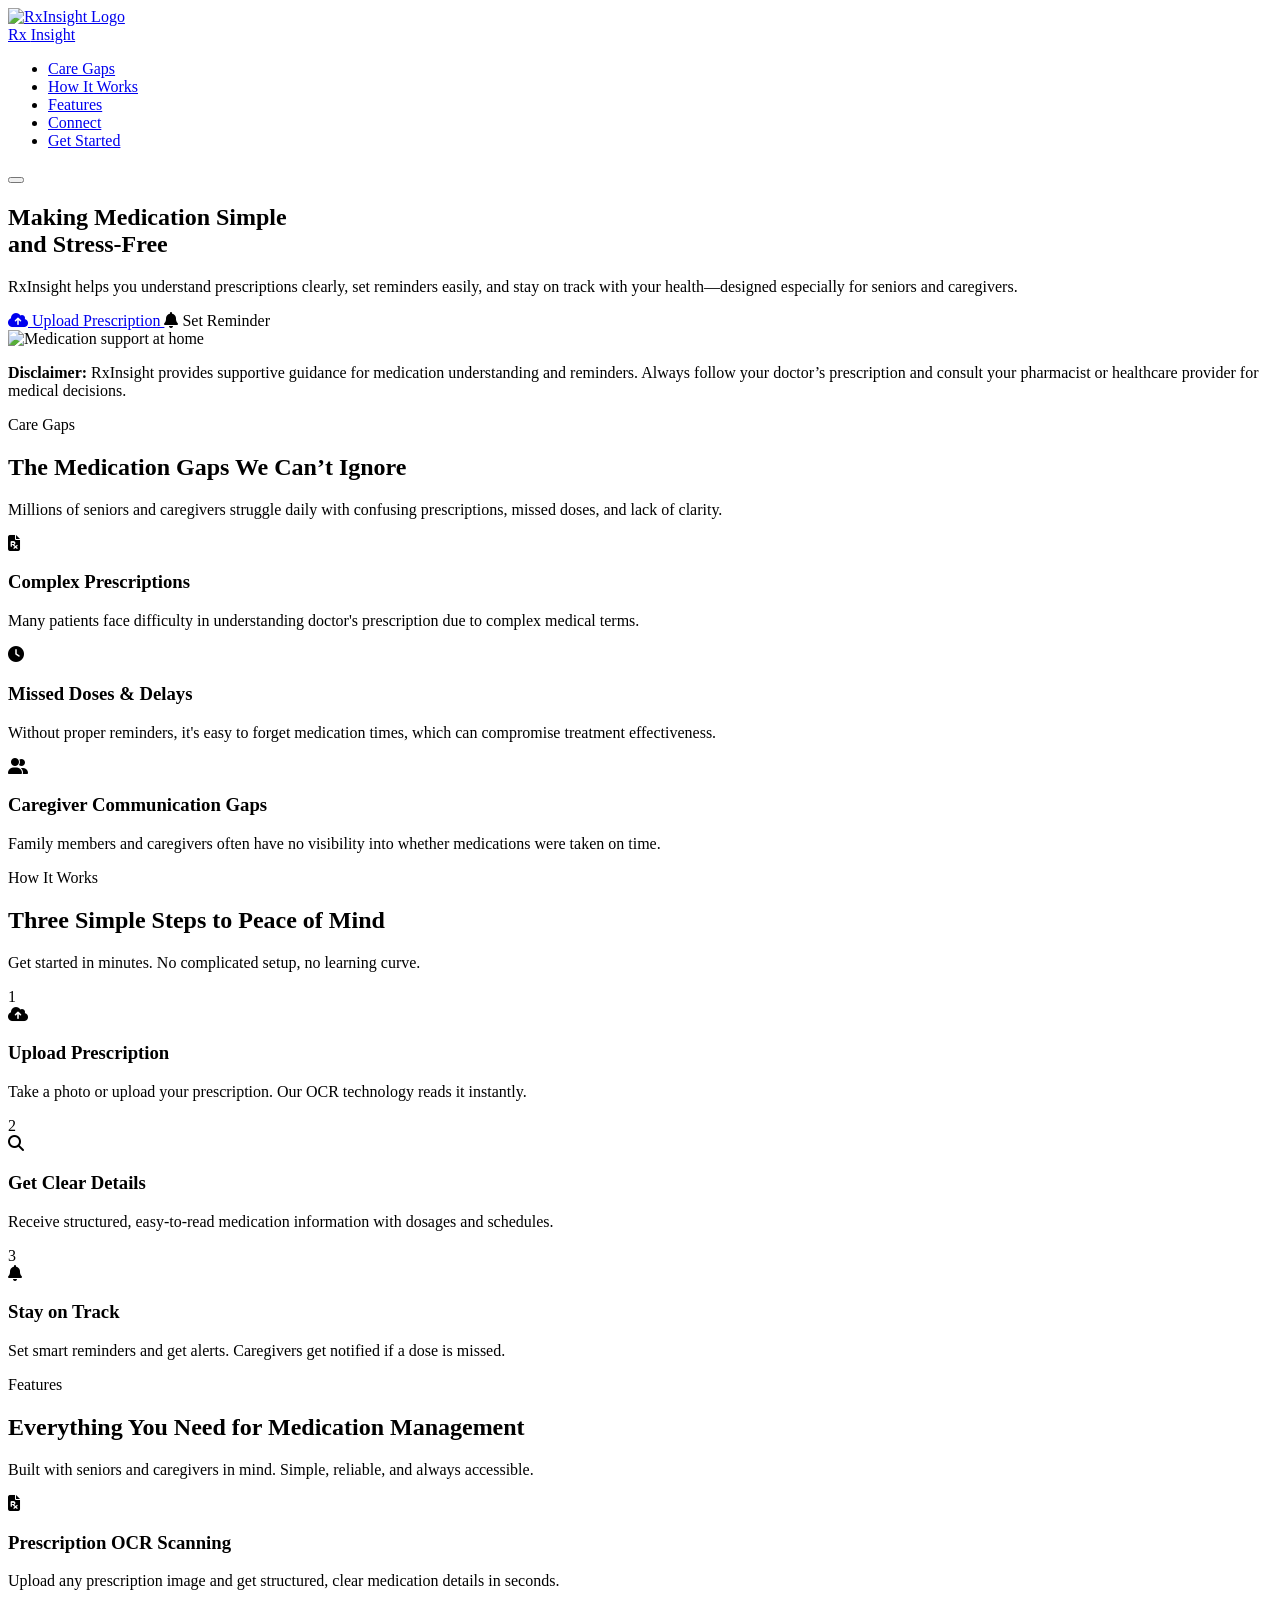
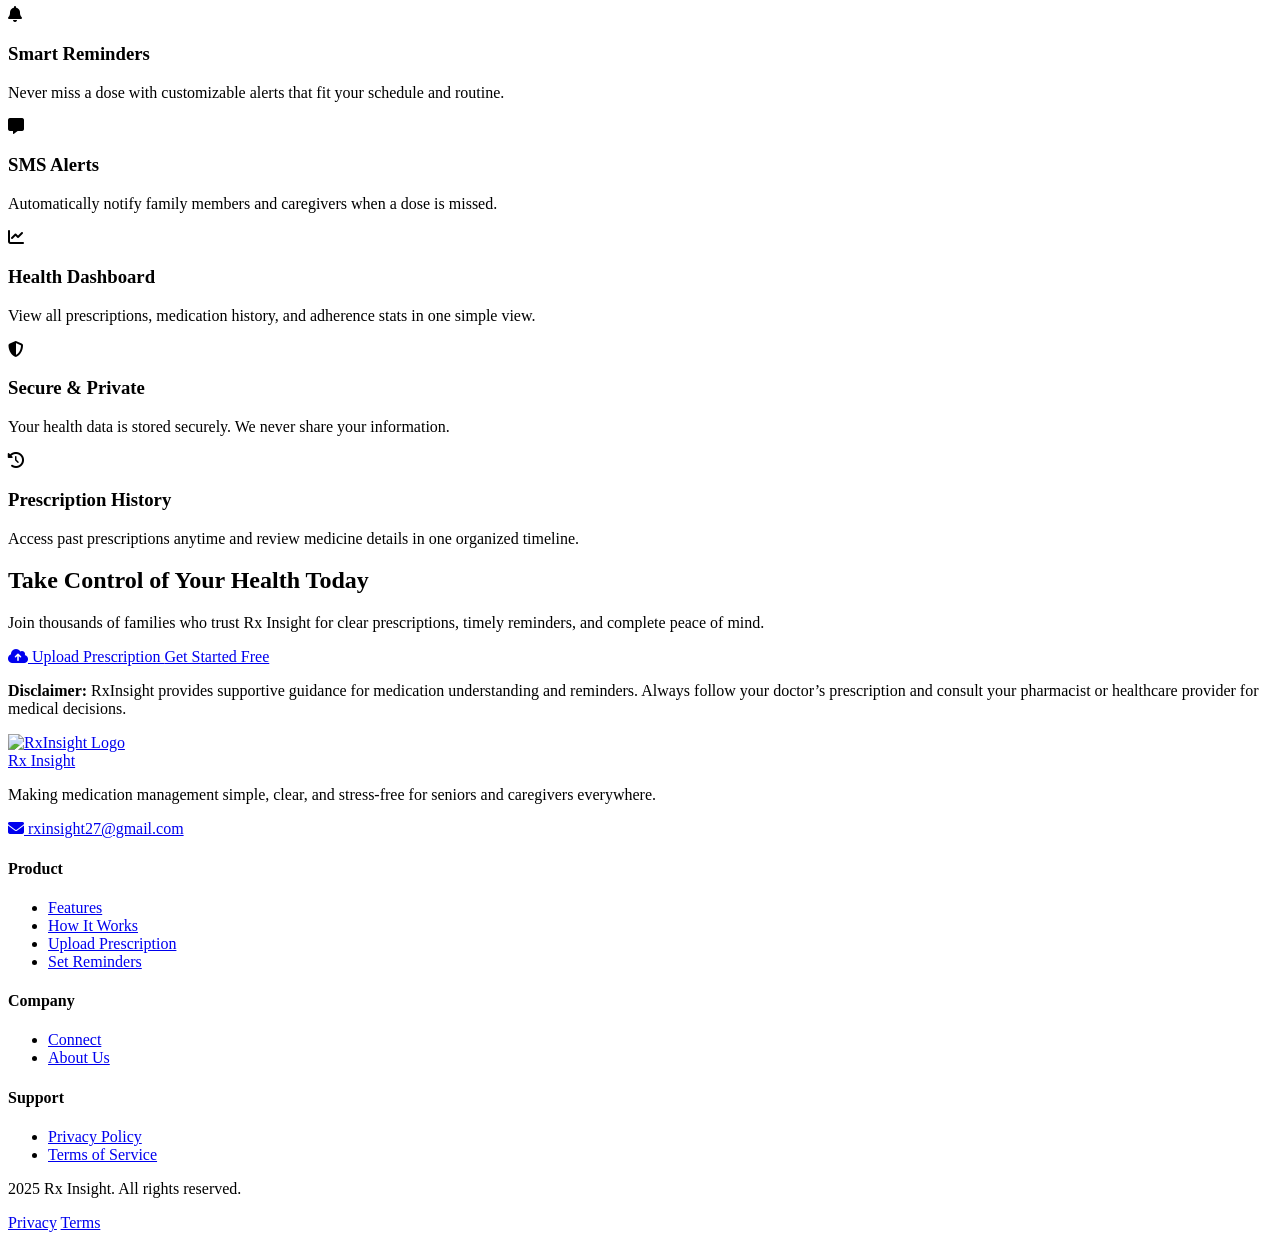
==== commit bb7eebb2: "Add project README with setup, usage, and documentation" ====
--- a/app/templates/index.html
+++ b/app/templates/index.html
@@ -76,8 +76,8 @@
           <div class="problem-icon red">
             <i class="fa-solid fa-file-prescription" aria-hidden="true"></i>
           </div>
-          <h3>Hard-to-Read Prescriptions</h3>
-          <p>Handwritten prescriptions are often illegible, leading to confusion about medication names, dosages, and schedules.</p>
+          <h3>Complex Prescriptions</h3>
+          <p>Many patients face difficulty in understanding doctor's prescription due to complex medical terms.</p>
         </div>
         <div class="problem-card">
           <div class="problem-icon amber">
